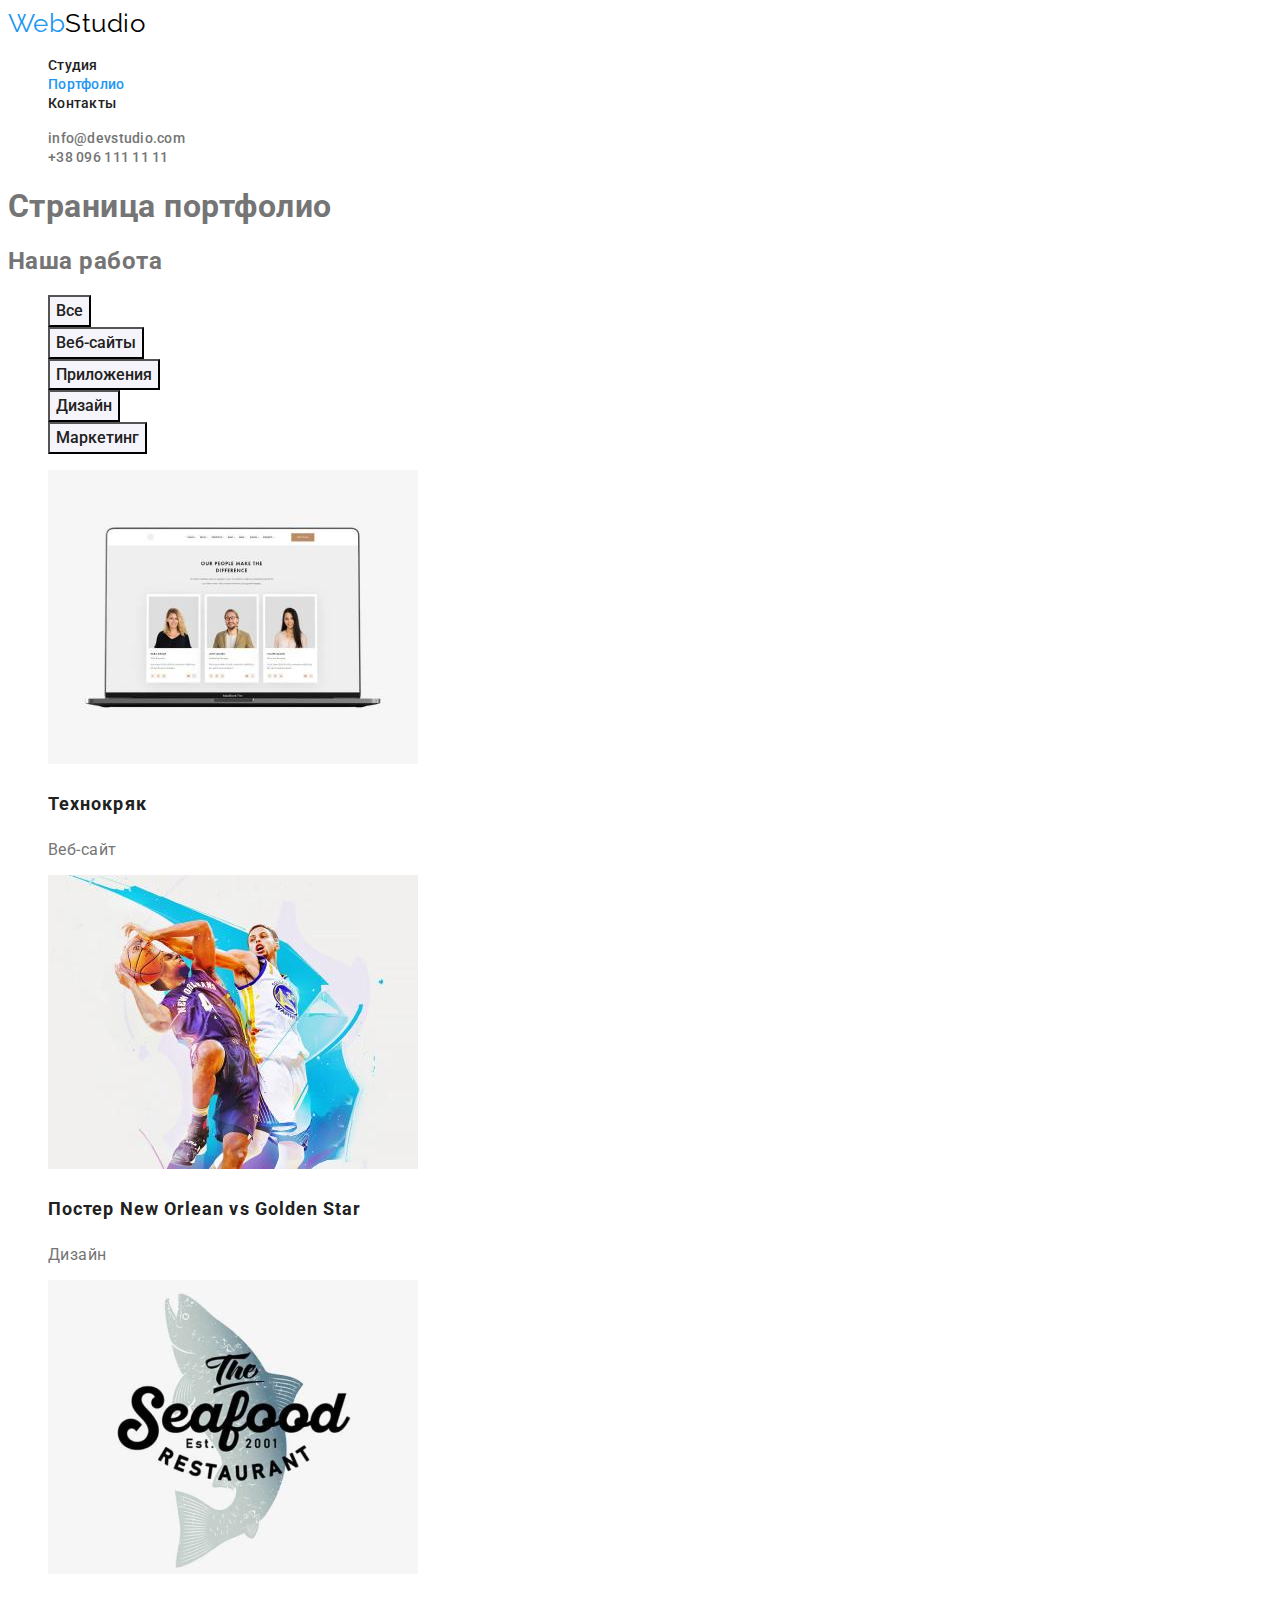
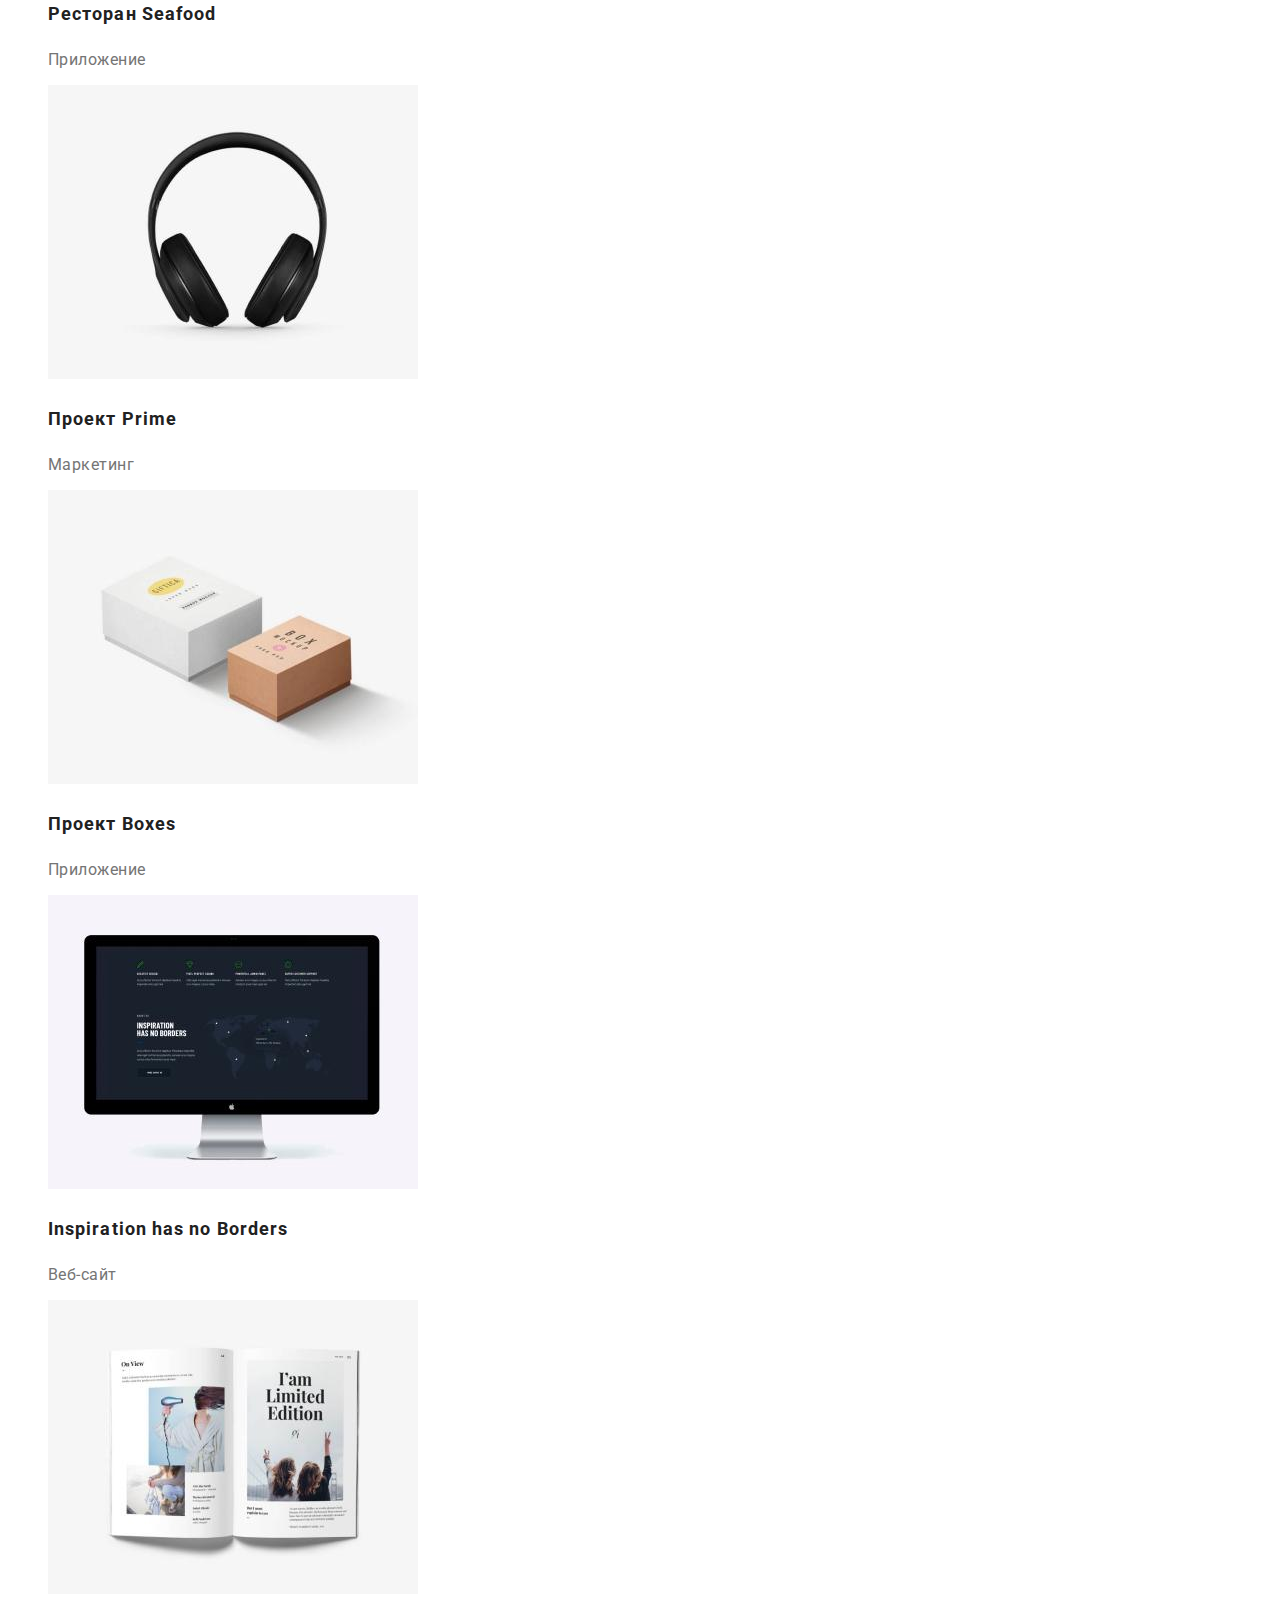
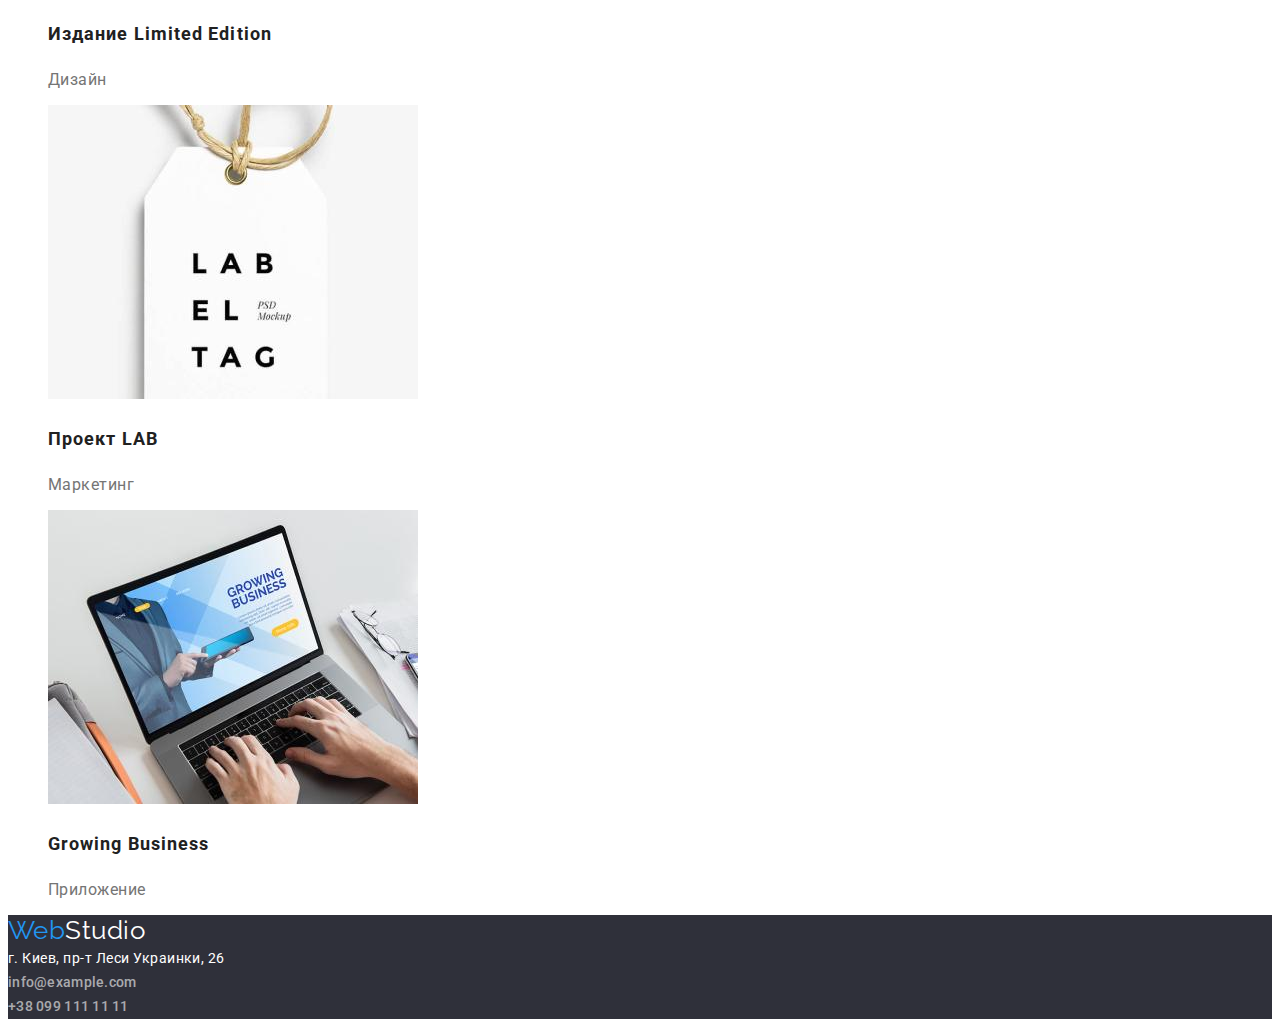
==== portfolio.html @ def4db8b "Clone last project" ====
<!DOCTYPE html>
<html lang="ru">
<head>
    <meta charset="UTF-8">
    <meta http-equiv="X-UA-Compatible" content="IE=edge">
    <meta name="viewport" content="width=device-width, initial-scale=1.0">
    <title>portfolio</title>
    <link href="https://fonts.googleapis.com/css2?family=Raleway:wght@700&family=Roboto:wght@400;500;700;900&display=swap"
        rel="stylesheet">
    <link rel="stylesheet" href="./css/styles.css">
</head>
<body>
    <!--header-->
    <header>
        <nav>
            <a href="./index.html" class="logo">Web<span class="logo-web-dark">Studio</span></a>
    
            <ul class="site-nav list">
                <li><a href="./index.html" class="link">Студия</a></li>
                <li><a href="./portfolio.html" class="link current">Портфолио</a></li>
                <li><a href="" class="link">Контакты</a></li>
            </ul>
    
        </nav>
        <ul class="contact-nav list">
            <li><a href="mailto:info@devstudio.com" class="contact-link">info@devstudio.com</a></li>
            <li><a href="tel:+380961111111" class="contact-link">+38 096 111 11 11</a></li>
        </ul>
    </header>

    <!--main-->
    <main>
        <h1>Страница портфолио</h1>
        <section>
            <h2>Наша работа</h2>
            <ul class="list">
                <li><button type="button" class="button portfolio-button">Все</button></li>
                <li><button type="button" class="button portfolio-button">Веб-сайты</button></li>
                <li><button type="button" class="button portfolio-button">Приложения</button></li>
                <li><button type="button" class="button portfolio-button">Дизайн</button></li>
                <li><button type="button" class="button portfolio-button">Маркетинг</button></li>
            </ul>
            <ul class="list">
                <li> <img src="./image/technokrack.jpg" alt="Картинка технокряк" width="370">
                    <h3 class="section-title portfolio-title">Технокряк</h3>
                    <p>Веб-сайт</p>
                </li>
                <li> <img src="./image/poster.jpg" alt="картинка постер" width="370">
                    <h3 class="section-title portfolio-title">Постер New Orlean vs Golden Star</h3>
                    <p>Дизайн</p>
                </li>
                 <li> <img src="./image/restaurant.jpg" alt="картинка постер ресторана" width="370">
                     <h3 class="section-title portfolio-title">Ресторан Seafood</h3>
                     <p>Приложение</p>
                 </li>
                <li> <img src="./image/headphones.jpg" alt="картинка наушники" width="370">
                    <h3 class="section-title portfolio-title">Проект Prime</h3>
                     <p>Маркетинг</p>
                 </li>
                <li> <img src="./image/projectbox.jpg" alt="картинка коробки" width="370">
                     <h3 class="section-title portfolio-title">Проект Boxes</h3>
                     <p>Приложение</p>
                 </li>
                <li> <img src="./image/monitor.jpg" alt="картинка монитор" width="370">
                    <h3 class="section-title portfolio-title">Inspiration has no Borders</h3>
                    <p>Веб-сайт</p>
                </li>
                <li> <img src="./image/book.jpg" alt="картинка открытая книга" width="370">
                    <h3 class="section-title portfolio-title">Издание Limited Edition</h3>
                    <p>Дизайн</p>
                </li>
                <li> <img src="./image/LAB.jpg" alt="картинка бирка" width="370">
                    <h3 class="section-title portfolio-title">Проект LAB</h3>
                    <p>Маркетинг</p>
                </li>
                <li> <img src="./image/notebook.jpg" alt="картинка ноутбук" width="370">
                    <h3 class="section-title portfolio-title">Growing Business</h3>
                     <p>Приложение</p>
                </li>

            </ul>
        </section>
    </main>
   
    <!--footer-->
    <footer class="footer-section">
        <a href="./index.html" class="logo">Web<span class="logo-web-light">Studio</span></a>
    
        <address class="address-footer contact-nav">
            <span class="address">г. Киев, пр-т Леси Украинки, 26 </span><br />
            <a href="mailto:info@example.com" class="contact-link">info@example.com</a> <br />
            <a href="tel:+380991111111" class="contact-link">+38 099 111 11 11</a>
    
        </address>
    </footer>
</body>
</html>
---- css/styles.css ----
/*
основной цвет текста #212121
вторичный цвет текста #757575
акцент #2196F3
белый #FFFFFF
белый с прозрачностью rgba(255, 255, 255, 0.6)
цвет фона вторичный #F5F4FA
темный цвет фона #2F303A
*/

:root {
  --primary-text-color: #757575;
  --title-text-color: #212121;
  --accent-color: #2196f3;
  --white-color: #ffffff;
  --white-opacity-color: rgba(255, 255, 255, 0.6);
  --secondary-background-color: #f5f4fa;
  --dark-backgroud-color: #2f303a;
  --black-color: #000000;
}

body {
  background-color: var(--white-color);
  color: var(--primary-text-color);

  font-family: Roboto, sans-serif;
  letter-spacing: 0.03em;
}

.list {
  list-style: none;
}

.link {
  color: inherit;
}

/*logo*/

.logo {
  color: var(--accent-color);
  font-family: Raleway, sans-serif;
  font-weight: 700px;
  font-size: 26px;
  line-height: 1.19;
  text-decoration: none;
}
.logo-web-dark {
  color: var(--black-color);
}
.logo-web-light {
  color: var(--white-color);
}

/*button*/

.button {
  color: var(--title-text-color);
  background-color: var(--secondary-background-color);
  font-weight: 700;
  font-size: 16px;
  line-height: 1.8;

  cursor: pointer;
}
.button.primary {
  color: var(--white-color);
  background-color: var(--accent-color);
}
.portfolio-button {
  font-family: Roboto;
  font-weight: 500;
  font-size: 16px;
  line-height: 1.62;
}

.portfolio-button:hover,
.portfolio-button:focus {
  color: var(--white-color);
  background-color: var(--accent-color);
}

/*site nav*/

.site-nav .link {
  color: var(--title-text-color);
  font-family: inherit;
  font-weight: 500;
  font-size: 14px;
  line-height: 1.14;
  letter-spacing: 0.02em;
  text-decoration: none;
}

.site-nav .link:hover,
.site-nav .link:focus {
  color: var(--accent-color);
}

.site-nav .link.current {
  color: var(--accent-color);
}

.contact-nav .contact-link {
  color: var(--primary-text-color);
  text-decoration: none;
  font-weight: 500;
  font-size: 14px;
  line-height: 1.14;
  letter-spacing: 0.02em;
}
.contact-nav .contact-link:hover,
.contact-nav .contact-link:focus {
  color: var(--accent-color);
}

/*hero*/

.hero {
  background-color: var(--dark-backgroud-color);
}
.title-hero {
  color: var(--white-color);
  font-weight: 900;
  font-size: 44px;
  line-height: 1.36;
  text-align: center;
  letter-spacing: 0.06em;
  text-transform: uppercase;
}

/*section*/

.section-title {
  color: var(--title-text-color);
  font-weight: 700px;
  font-size: 36px;
  line-height: 1.16;
}

.portfolio-title {
  font-size: 18px;
  line-height: 2;
  letter-spacing: 0.06em;
}

/*company ideal*/

.company-ideal .title {
  color: var(--title-text-color);

  font-weight: 700px;
  font-size: 14px;
  line-height: 1.14;
  text-transform: uppercase;
}
.company-ideal .text {
  font-size: 14px;
  line-height: 1.71;
}

/*our team section*/

.team-section {
  background-color: var(--secondary-background-color);
}

.team-list .title {
  color: var(--title-text-color);
  font-weight: 500;
  font-size: 16px;
  line-height: 1.18;
}

.team-list .text {
  font-size: 16px;
  line-height: 1.18;
}

/*footer*/

.footer-section {
  background-color: var(--dark-backgroud-color);
  font-size: 14px;
  line-height: 1.71;
}

.address-footer {
  color: var(--white-opacity-color);
  font-size: 14px;
  line-height: 1.71;
  font-style: normal;
}

.address-footer .contact-link {
  color: var(--white-opacity-color);
}
.address-footer .address {
  color: var(--white-color);
}
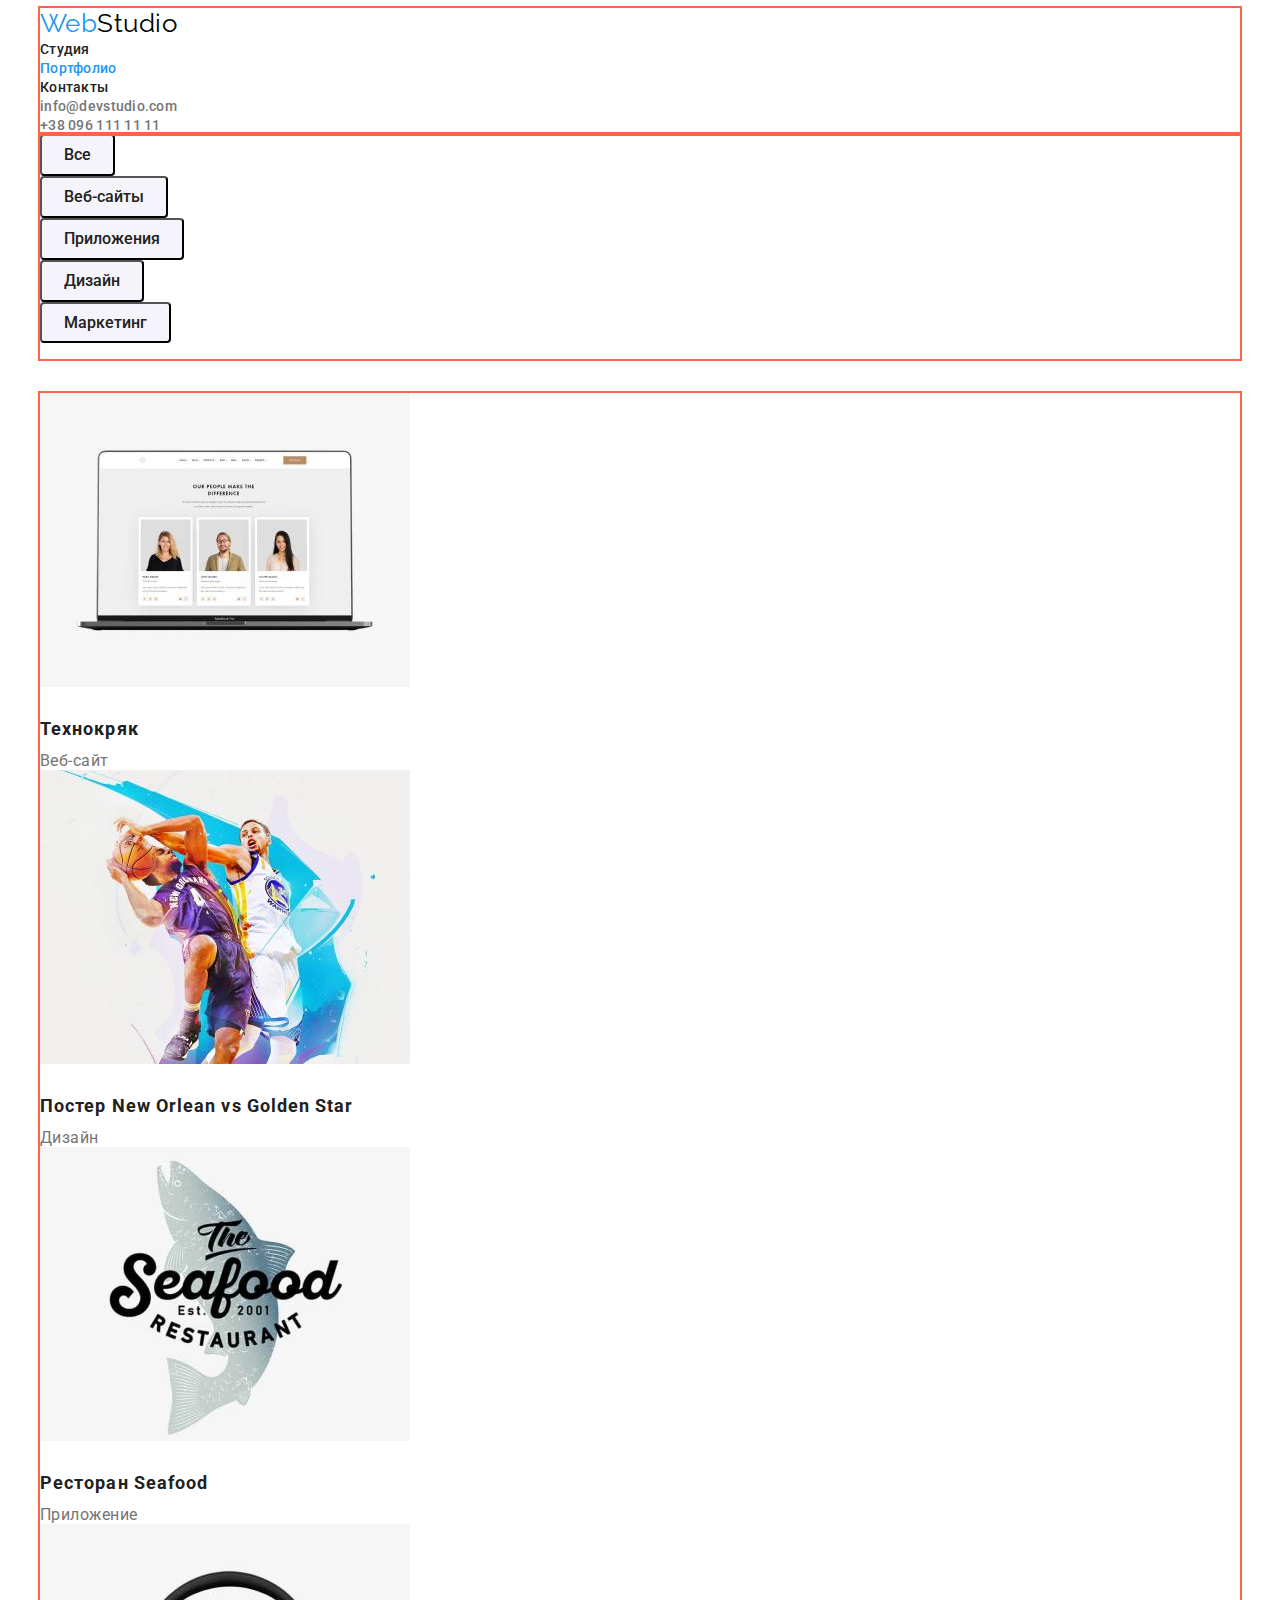
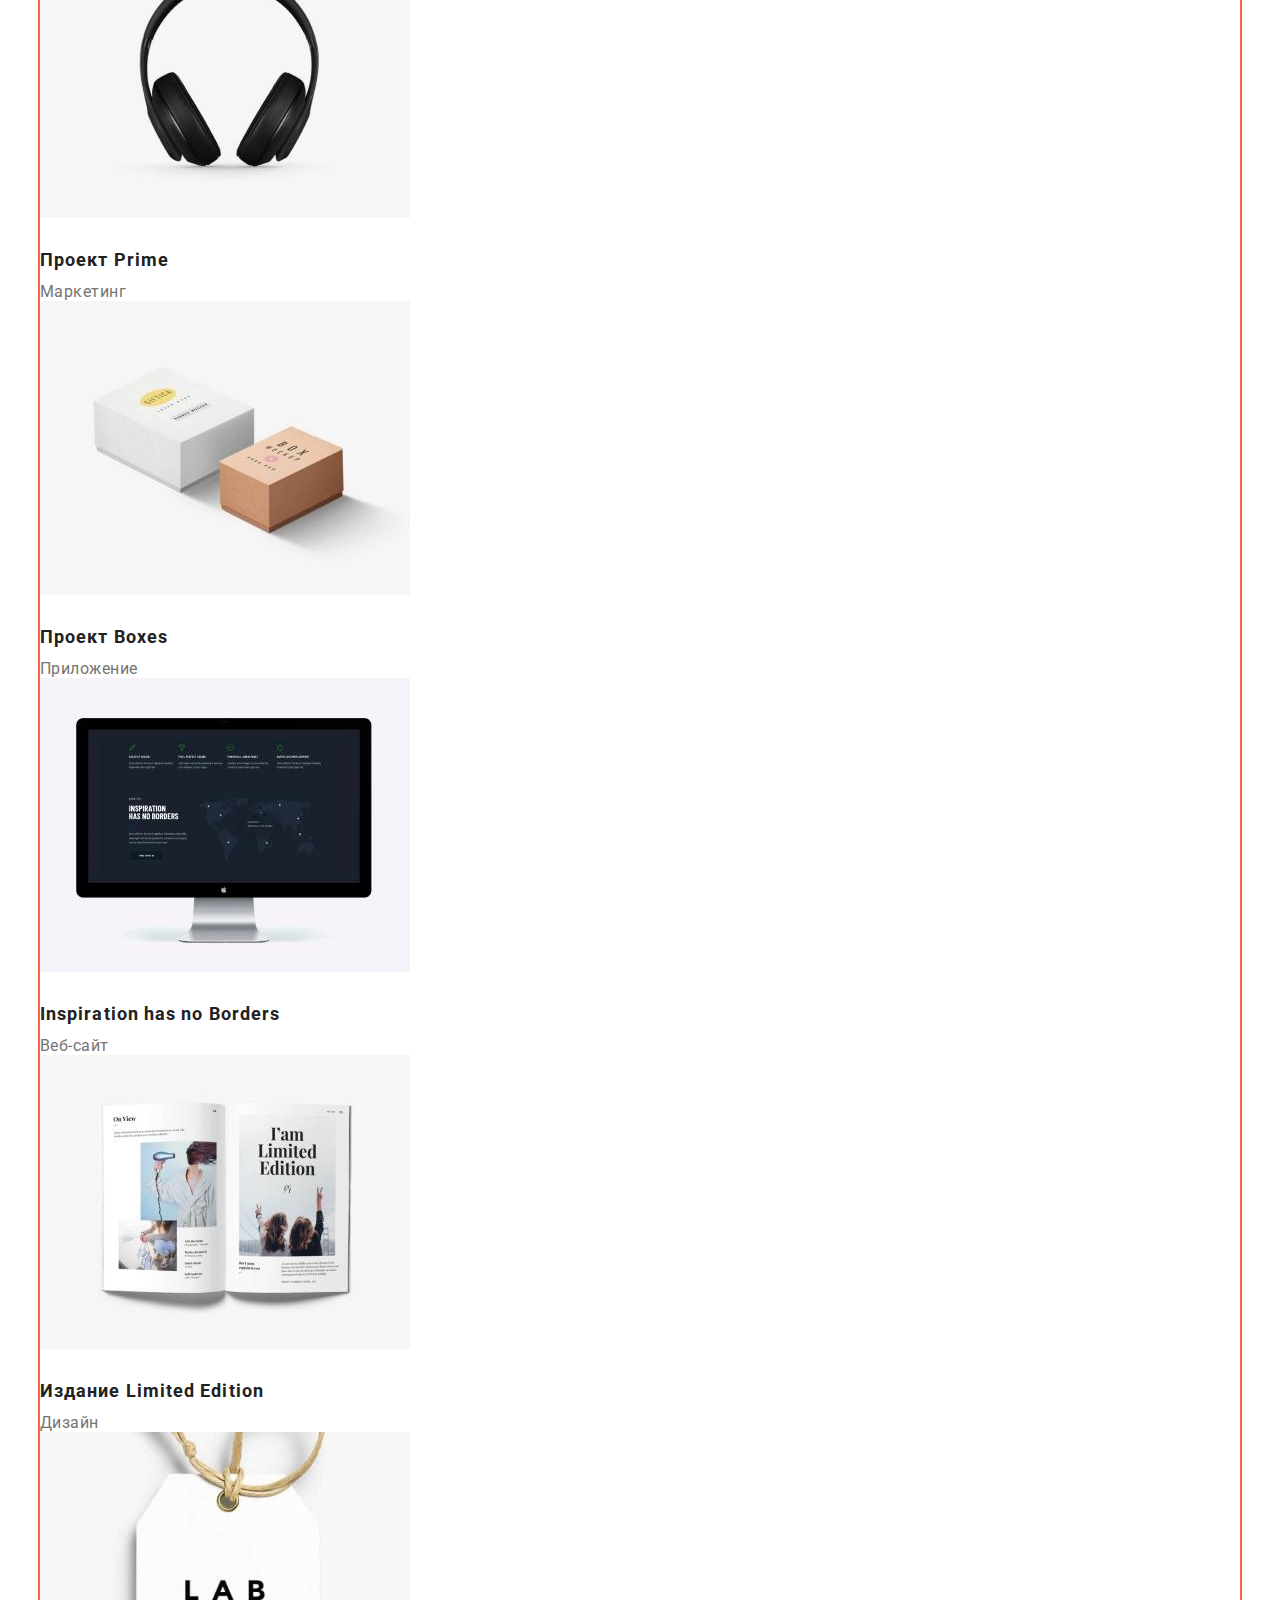
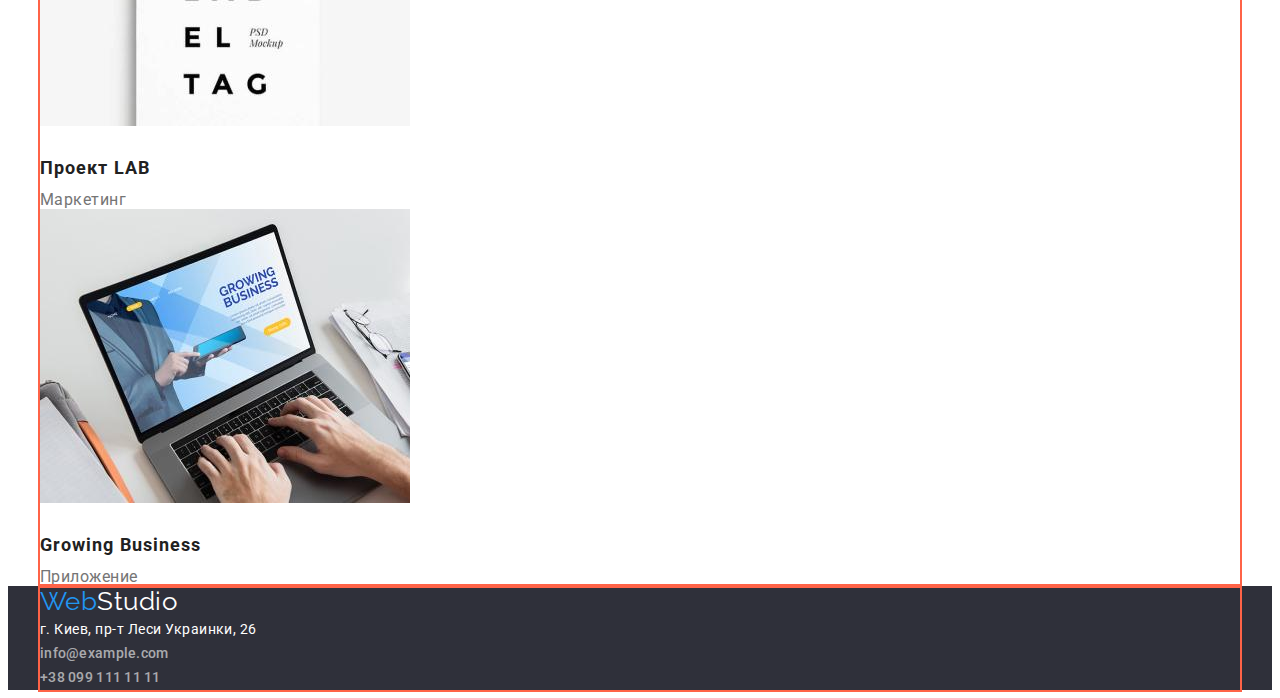
==== commit 4ec067c7: "Create margins and paddings" ====
--- a/portfolio.html
+++ b/portfolio.html
@@ -7,11 +7,13 @@
     <title>portfolio</title>
     <link href="https://fonts.googleapis.com/css2?family=Raleway:wght@700&family=Roboto:wght@400;500;700;900&display=swap"
         rel="stylesheet">
+        <link rel="stylesheet" href="https://github.com/sindresorhus/modern-normalize/blob/main/modern-normalize.css">
     <link rel="stylesheet" href="./css/styles.css">
 </head>
 <body>
     <!--header-->
     <header>
+        <div class="container border-bottom">
         <nav>
             <a href="./index.html" class="logo">Web<span class="logo-web-dark">Studio</span></a>
     
@@ -26,13 +28,16 @@
             <li><a href="mailto:info@devstudio.com" class="contact-link">info@devstudio.com</a></li>
             <li><a href="tel:+380961111111" class="contact-link">+38 096 111 11 11</a></li>
         </ul>
+        </div>
     </header>
 
     <!--main-->
     <main>
-        <h1>Страница портфолио</h1>
+        
+        <h1 class="hidden-title ">Страница портфолио</h1>
         <section>
-            <h2>Наша работа</h2>
+            <div class="container menu-portfolio">
+            <h2 class="hidden-title ">Наша работа</h2>
             <ul class="list">
                 <li><button type="button" class="button portfolio-button">Все</button></li>
                 <li><button type="button" class="button portfolio-button">Веб-сайты</button></li>
@@ -40,58 +45,63 @@
                 <li><button type="button" class="button portfolio-button">Дизайн</button></li>
                 <li><button type="button" class="button portfolio-button">Маркетинг</button></li>
             </ul>
+            </div>
+            <div class="container">
             <ul class="list">
                 <li> <img src="./image/technokrack.jpg" alt="Картинка технокряк" width="370">
                     <h3 class="section-title portfolio-title">Технокряк</h3>
-                    <p>Веб-сайт</p>
+                    <p class="portfolio-text">Веб-сайт</p>
                 </li>
                 <li> <img src="./image/poster.jpg" alt="картинка постер" width="370">
                     <h3 class="section-title portfolio-title">Постер New Orlean vs Golden Star</h3>
-                    <p>Дизайн</p>
+                    <p class="portfolio-text">Дизайн</p>
                 </li>
                  <li> <img src="./image/restaurant.jpg" alt="картинка постер ресторана" width="370">
                      <h3 class="section-title portfolio-title">Ресторан Seafood</h3>
-                     <p>Приложение</p>
+                     <p class="portfolio-text">Приложение</p>
                  </li>
                 <li> <img src="./image/headphones.jpg" alt="картинка наушники" width="370">
                     <h3 class="section-title portfolio-title">Проект Prime</h3>
-                     <p>Маркетинг</p>
+                     <p class="portfolio-text">Маркетинг</p>
                  </li>
                 <li> <img src="./image/projectbox.jpg" alt="картинка коробки" width="370">
                      <h3 class="section-title portfolio-title">Проект Boxes</h3>
-                     <p>Приложение</p>
+                     <p class="portfolio-text">Приложение</p>
                  </li>
                 <li> <img src="./image/monitor.jpg" alt="картинка монитор" width="370">
                     <h3 class="section-title portfolio-title">Inspiration has no Borders</h3>
-                    <p>Веб-сайт</p>
+                    <p class="portfolio-text">Веб-сайт</p>
                 </li>
                 <li> <img src="./image/book.jpg" alt="картинка открытая книга" width="370">
                     <h3 class="section-title portfolio-title">Издание Limited Edition</h3>
-                    <p>Дизайн</p>
+                    <p class="portfolio-text">Дизайн</p>
                 </li>
                 <li> <img src="./image/LAB.jpg" alt="картинка бирка" width="370">
                     <h3 class="section-title portfolio-title">Проект LAB</h3>
-                    <p>Маркетинг</p>
+                    <p class="portfolio-text">Маркетинг</p>
                 </li>
                 <li> <img src="./image/notebook.jpg" alt="картинка ноутбук" width="370">
                     <h3 class="section-title portfolio-title">Growing Business</h3>
-                     <p>Приложение</p>
+                     <p class="portfolio-text">Приложение</p>
                 </li>
 
             </ul>
+            </div>
         </section>
     </main>
    
     <!--footer-->
     <footer class="footer-section">
-        <a href="./index.html" class="logo">Web<span class="logo-web-light">Studio</span></a>
+        <div class="container">
+            <a href="./index.html" class="logo">Web<span class="logo-web-light">Studio</span></a>
     
-        <address class="address-footer contact-nav">
-            <span class="address">г. Киев, пр-т Леси Украинки, 26 </span><br />
-            <a href="mailto:info@example.com" class="contact-link">info@example.com</a> <br />
-            <a href="tel:+380991111111" class="contact-link">+38 099 111 11 11</a>
+            <address class="address-footer contact-nav">
+                <span class="address">г. Киев, пр-т Леси Украинки, 26 </span><br />
+                <a href="mailto:info@example.com" class="contact-link">info@example.com</a> <br />
+                <a href="tel:+380991111111" class="contact-link">+38 099 111 11 11</a>
     
-        </address>
+            </address>
+        </div>
     </footer>
 </body>
 </html>--- a/css/styles.css
+++ b/css/styles.css
@@ -27,7 +27,17 @@
   letter-spacing: 0.03em;
 }
 
+.container {
+  margin-left: auto;
+  margin-right: auto;
+  width: 1200px;
+  outline: 2px solid tomato;
+}
+
 .list {
+  padding: 0;
+  margin: 0;
+
   list-style: none;
 }
 
@@ -55,15 +65,24 @@
 /*button*/
 
 .button {
+  border-radius: 4px;
+  padding: 6px 22px;
+  min-width: 73px;
+
   color: var(--title-text-color);
   background-color: var(--secondary-background-color);
+
   font-weight: 700;
   font-size: 16px;
   line-height: 1.8;
+  text-align: center;
 
   cursor: pointer;
 }
 .button.primary {
+  padding: 10px 32px;
+  min-width: 200px;
+
   color: var(--white-color);
   background-color: var(--accent-color);
 }
@@ -114,12 +133,25 @@
   color: var(--accent-color);
 }
 
+.container .border-bottom {
+  border-bottom: 1px solid #ececec;
+}
+
 /*hero*/
 
 .hero {
+  padding-top: 200px;
+  padding-bottom: 200px;
   background-color: var(--dark-backgroud-color);
+  text-align: center;
 }
 .title-hero {
+  margin-top: 0;
+  margin-bottom: 30px;
+  margin-left: auto;
+  margin-right: auto;
+  max-width: 696px;
+
   color: var(--white-color);
   font-weight: 900;
   font-size: 44px;
@@ -127,11 +159,20 @@
   text-align: center;
   letter-spacing: 0.06em;
   text-transform: uppercase;
+
+  outline: 2px solid tomato;
 }
 
 /*section*/
 
+.hidden-title {
+  display: none;
+}
+
 .section-title {
+  margin-top: 0;
+  margin-bottom: 50px;
+
   color: var(--title-text-color);
   font-weight: 700px;
   font-size: 36px;
@@ -139,6 +180,8 @@
 }
 
 .portfolio-title {
+  margin-top: 20px;
+  margin-bottom: 4px;
   font-size: 18px;
   line-height: 2;
   letter-spacing: 0.06em;
@@ -148,6 +191,8 @@
 
 .company-ideal .title {
   color: var(--title-text-color);
+  margin-top: 0;
+  margin-bottom: 10px;
 
   font-weight: 700px;
   font-size: 14px;
@@ -155,6 +200,7 @@
   text-transform: uppercase;
 }
 .company-ideal .text {
+  margin: 0;
   font-size: 14px;
   line-height: 1.71;
 }
@@ -166,6 +212,9 @@
 }
 
 .team-list .title {
+  margin-top: 0;
+  margin-bottom: 30px;
+
   color: var(--title-text-color);
   font-weight: 500;
   font-size: 16px;
@@ -173,8 +222,24 @@
 }
 
 .team-list .text {
+  margin: 0;
+
   font-size: 16px;
   line-height: 1.18;
+}
+
+.team-list .cards {
+  padding-bottom: 30px;
+}
+
+/*portfolio section*/
+.menu-portfolio {
+  margin-bottom: 34px;
+  padding-bottom: 16px;
+}
+
+.portfolio-text {
+  margin: 0;
 }
 
 /*footer*/
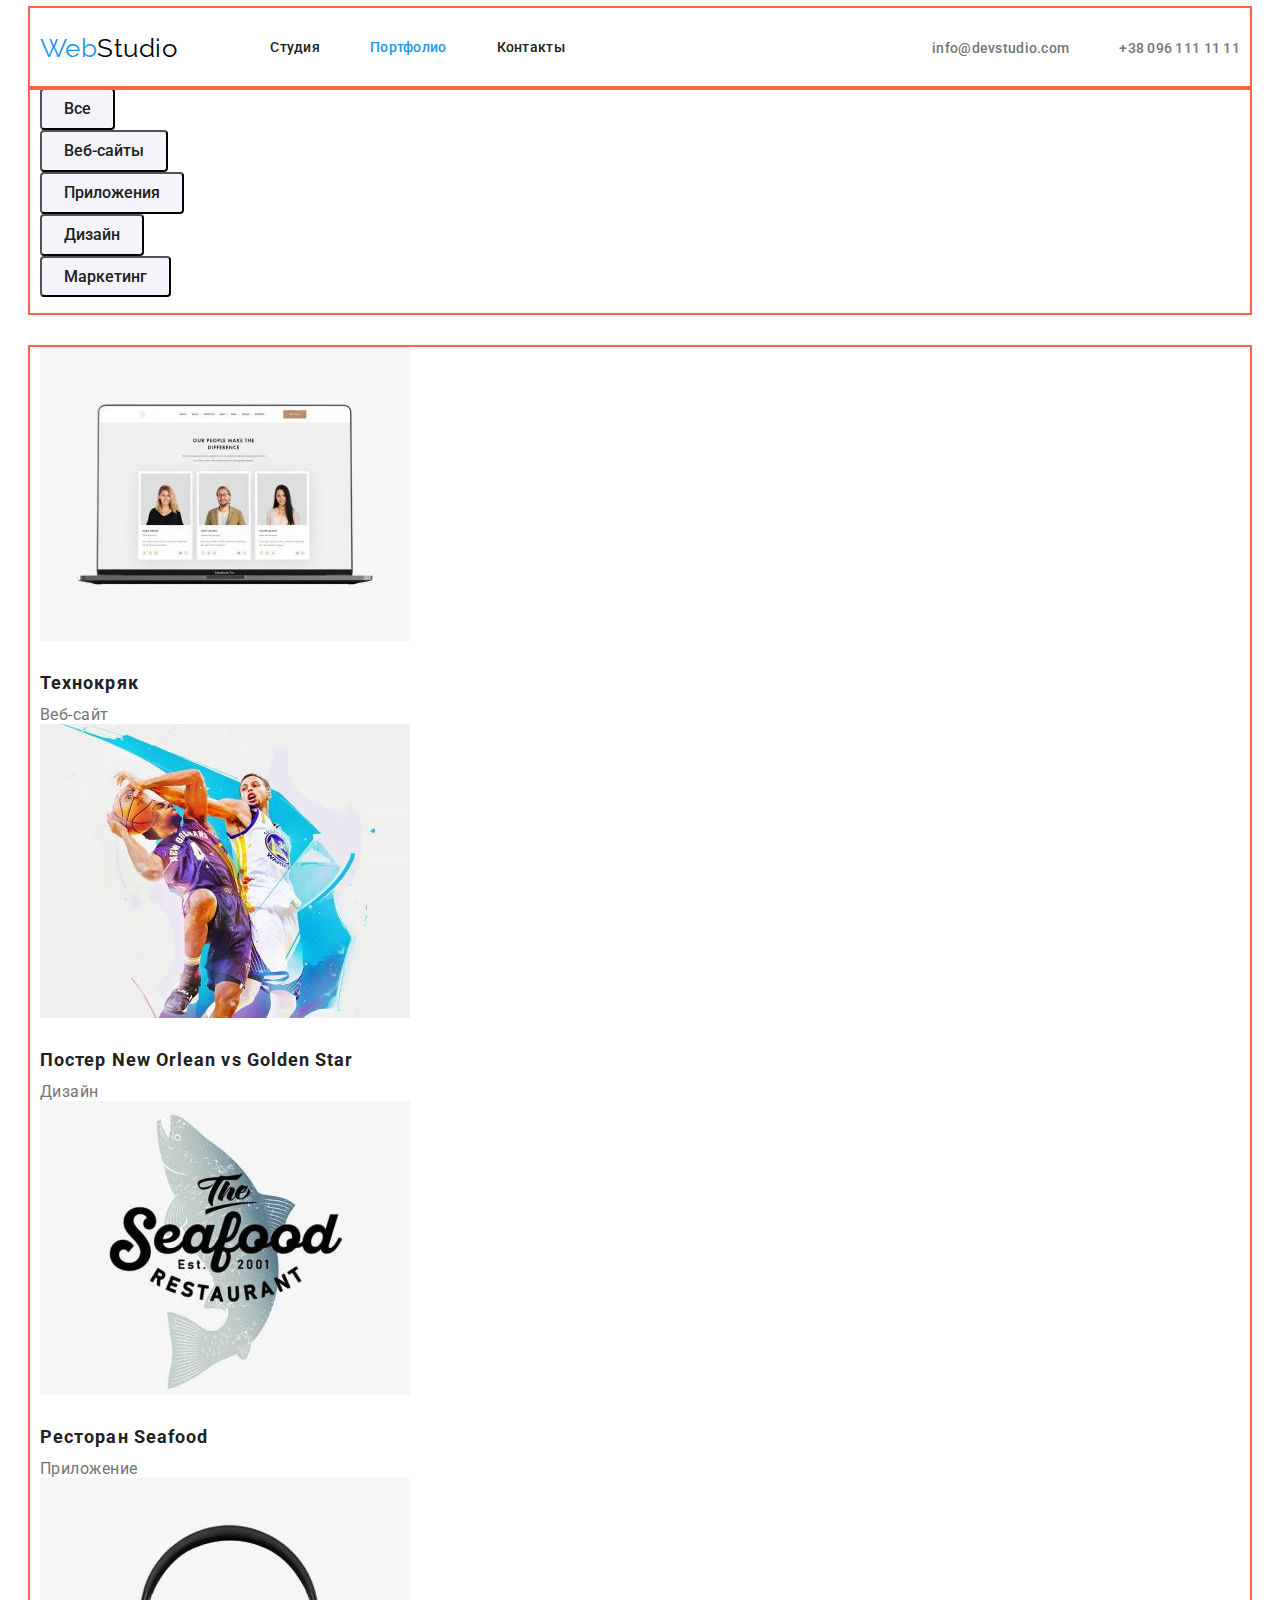
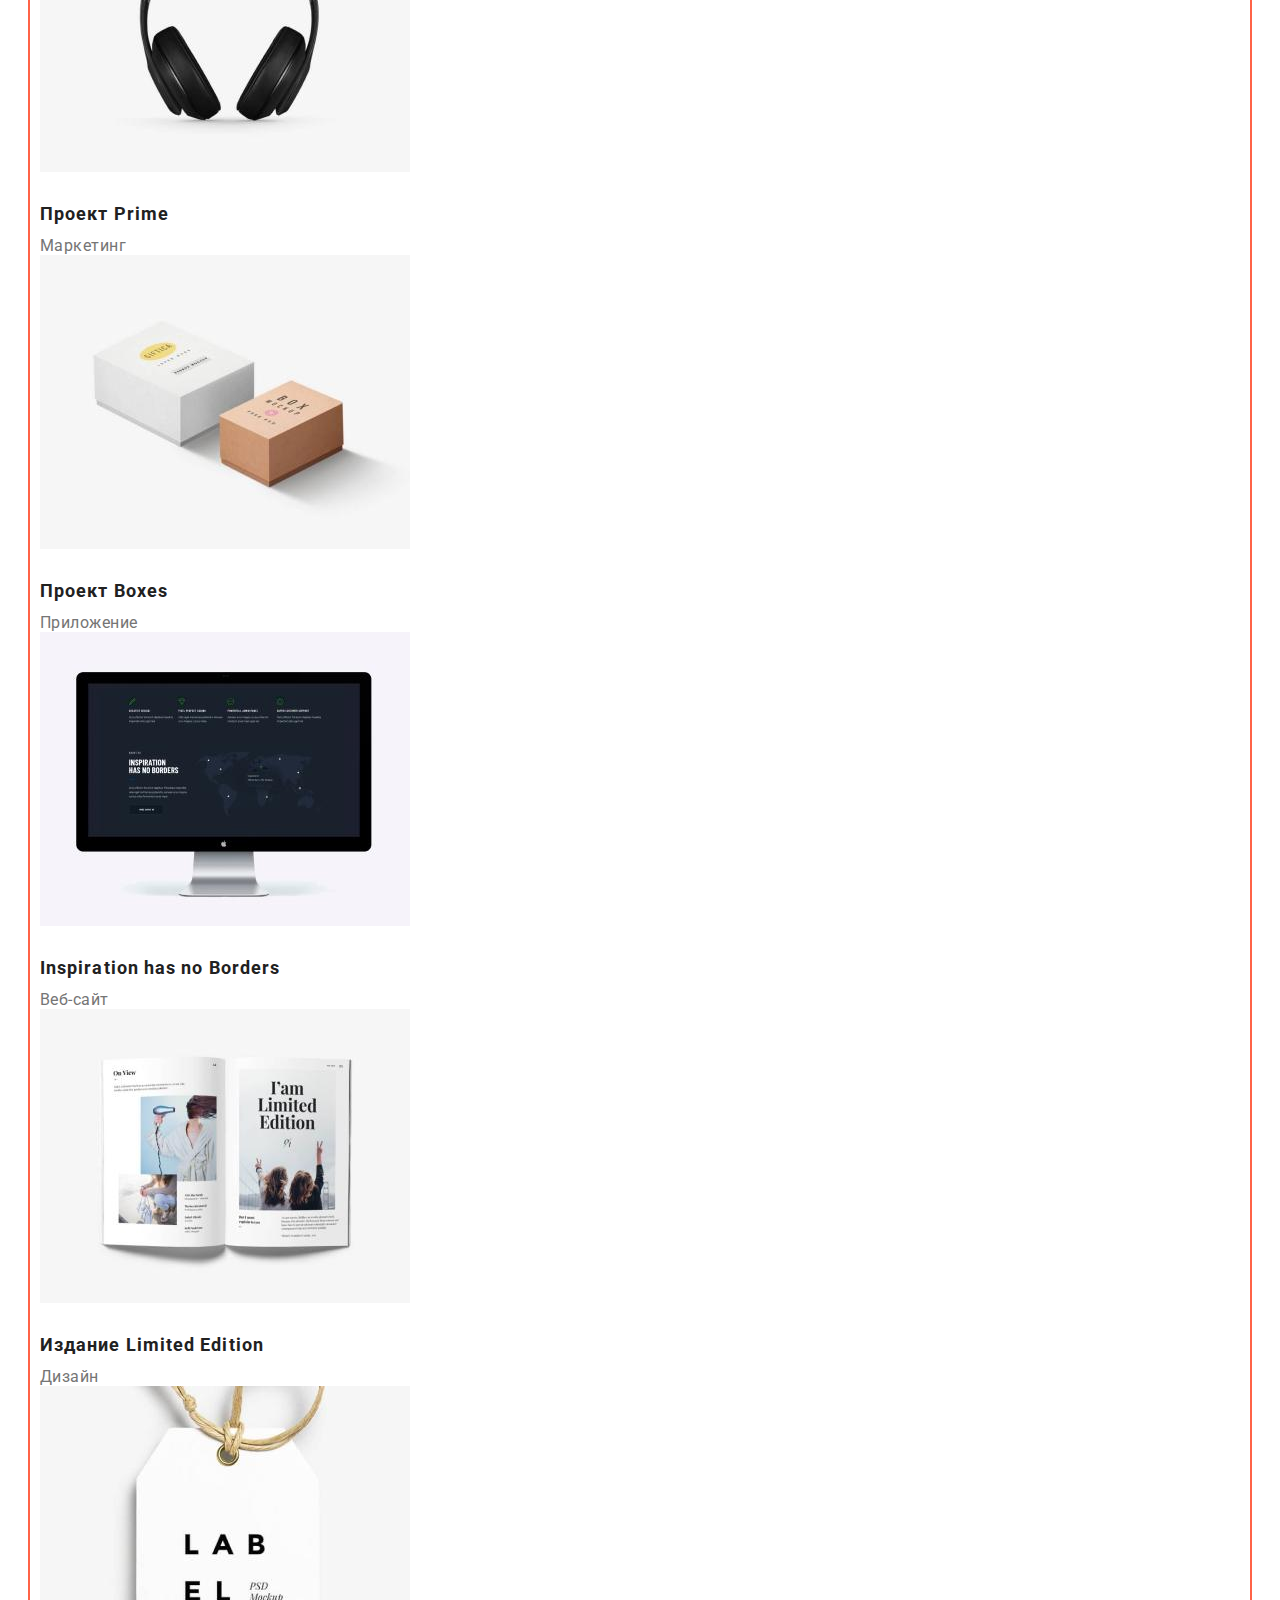
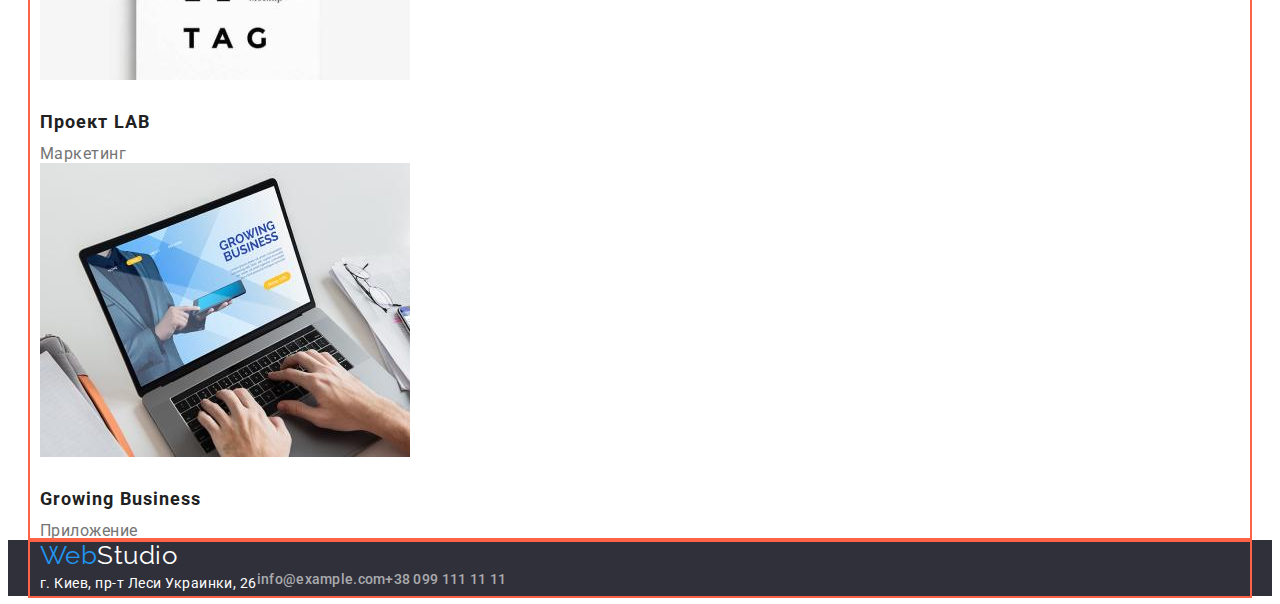
==== commit 30f1412e: "Create flex-box style for header" ====
--- a/portfolio.html
+++ b/portfolio.html
@@ -13,22 +13,21 @@
 <body>
     <!--header-->
     <header>
-        <div class="container border-bottom">
-        <nav>
-            <a href="./index.html" class="logo">Web<span class="logo-web-dark">Studio</span></a>
+        <div class="container main-nav">
+            <nav class="main-nav">
+                <a href="./index.html" class="logo">Web<span class="logo-web-dark">Studio</span></a>
+                <ul class="site-nav list">
+                    <li class="site-item"><a href="./index.html" class="link ">Студия</a></li>
+                    <li class="site-item"><a href="./portfolio.html" class="link current">Портфолио</a></li>
+                    <li class="site-item"><a href="" class="link">Контакты</a></li>
+                </ul>
+            </nav>
+            <ul class="contact-nav list">
+                <li class="site-item"><a href="mailto:info@devstudio.com" class="contact-link">info@devstudio.com</a></li>
+                <li class="site-item"><a href="tel:+380961111111" class="contact-link">+38 096 111 11 11</a></li>
+            </ul>
+        </div>
     
-            <ul class="site-nav list">
-                <li><a href="./index.html" class="link">Студия</a></li>
-                <li><a href="./portfolio.html" class="link current">Портфолио</a></li>
-                <li><a href="" class="link">Контакты</a></li>
-            </ul>
-    
-        </nav>
-        <ul class="contact-nav list">
-            <li><a href="mailto:info@devstudio.com" class="contact-link">info@devstudio.com</a></li>
-            <li><a href="tel:+380961111111" class="contact-link">+38 096 111 11 11</a></li>
-        </ul>
-        </div>
     </header>
 
     <!--main-->
--- a/css/styles.css
+++ b/css/styles.css
@@ -31,6 +31,9 @@
   margin-left: auto;
   margin-right: auto;
   width: 1200px;
+  padding-left: 10px;
+  padding-right: 10px;
+
   outline: 2px solid tomato;
 }
 
@@ -43,6 +46,17 @@
 
 .link {
   color: inherit;
+}
+
+/*section*/
+
+.hidden-title {
+  display: none;
+}
+
+.section {
+  padding-top: 94px;
+  padding-bottom: 94px;
 }
 
 /*logo*/
@@ -99,9 +113,29 @@
   background-color: var(--accent-color);
 }
 
+/*main-nav*/
+
+.main-nav {
+  display: flex;
+  align-items: center;
+}
+
 /*site nav*/
 
+.site-nav {
+  display: flex;
+  margin-left: 93px;
+}
+
+.site-nav .site-item:not(:last-child) {
+  margin-right: 50px;
+}
+
 .site-nav .link {
+  display: block;
+  padding-top: 32px;
+  padding-bottom: 32px;
+
   color: var(--title-text-color);
   font-family: inherit;
   font-weight: 500;
@@ -120,7 +154,19 @@
   color: var(--accent-color);
 }
 
+/*contact nav*/
+
+.contact-nav {
+  display: flex;
+  margin-left: auto;
+}
+
+.contact-nav .site-item + .site-item {
+  margin-left: 50px;
+}
+
 .contact-nav .contact-link {
+  margin: 0;
   color: var(--primary-text-color);
   text-decoration: none;
   font-weight: 500;
@@ -163,12 +209,6 @@
   outline: 2px solid tomato;
 }
 
-/*section*/
-
-.hidden-title {
-  display: none;
-}
-
 .section-title {
   margin-top: 0;
   margin-bottom: 50px;
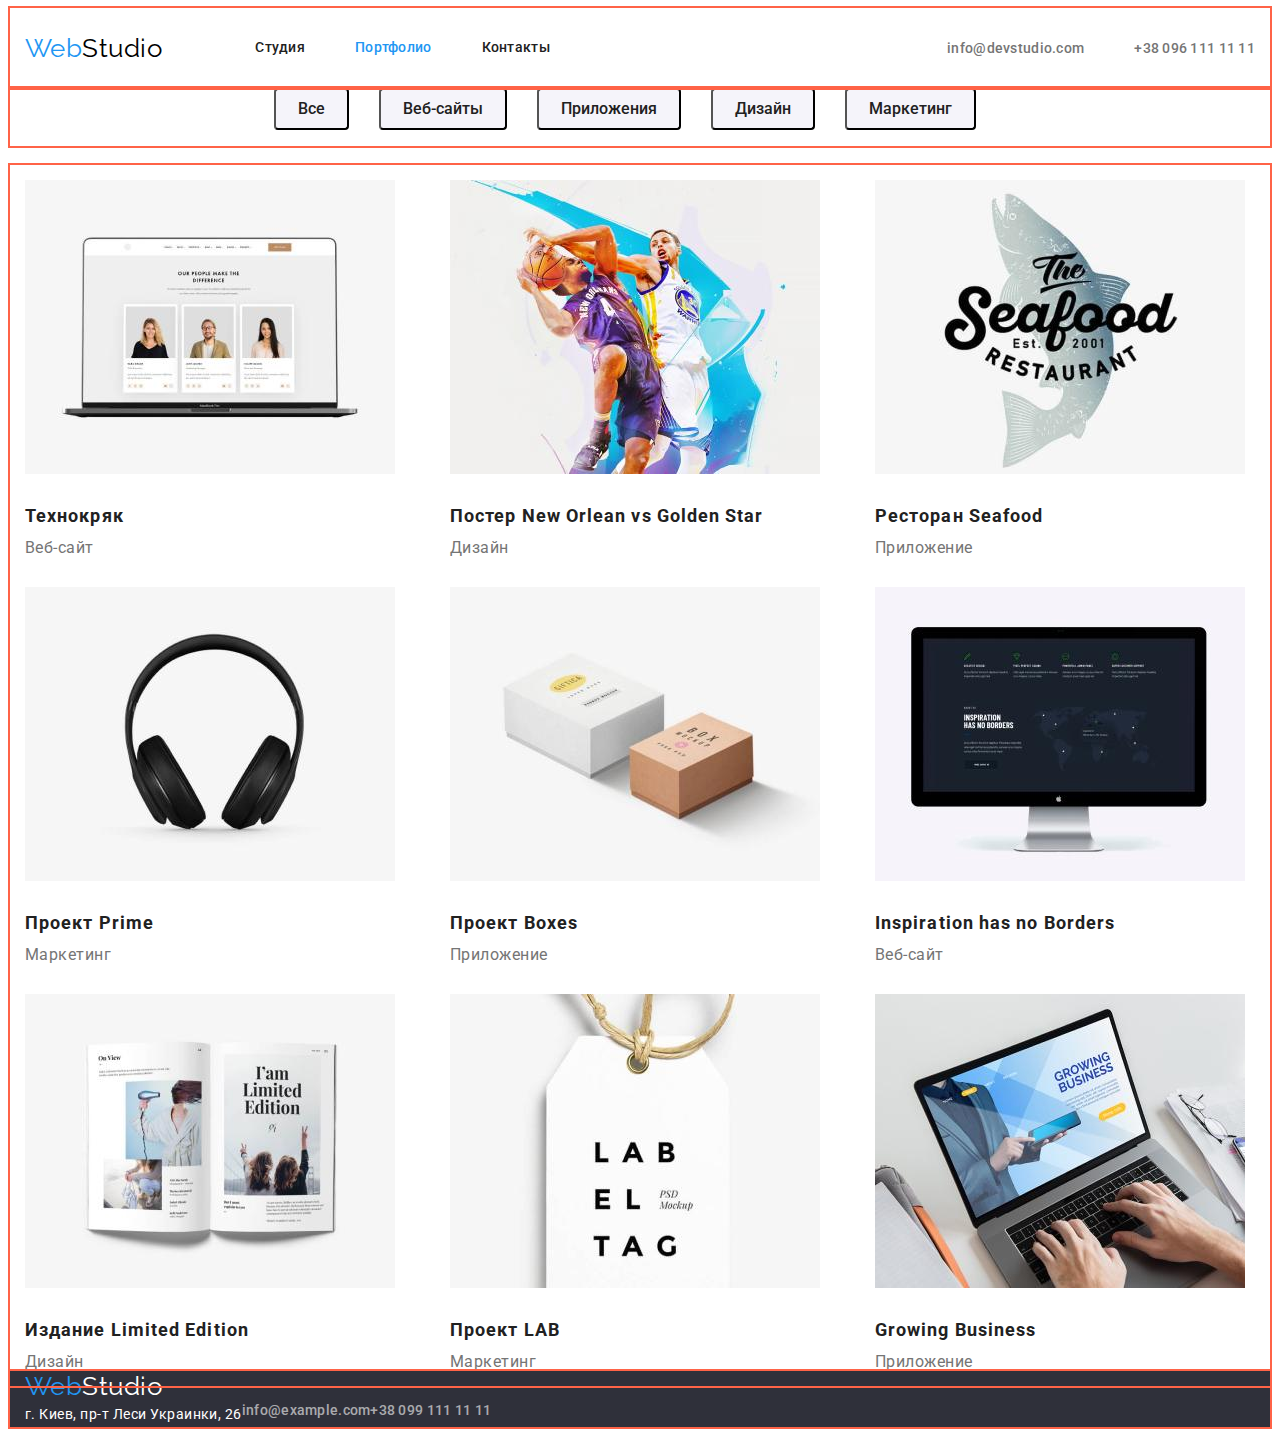
==== commit e90fe9a1: "create flex for portfolio page" ====
--- a/portfolio.html
+++ b/portfolio.html
@@ -37,7 +37,7 @@
         <section>
             <div class="container menu-portfolio">
             <h2 class="hidden-title ">Наша работа</h2>
-            <ul class="list">
+            <ul class="list portfolio-btn">
                 <li><button type="button" class="button portfolio-button">Все</button></li>
                 <li><button type="button" class="button portfolio-button">Веб-сайты</button></li>
                 <li><button type="button" class="button portfolio-button">Приложения</button></li>
@@ -46,40 +46,40 @@
             </ul>
             </div>
             <div class="container">
-            <ul class="list">
-                <li> <img src="./image/technokrack.jpg" alt="Картинка технокряк" width="370">
+            <ul class="list portfolio-list">
+                <li class="portfolio-element"> <img src="./image/technokrack.jpg" alt="Картинка технокряк" width="370">
                     <h3 class="section-title portfolio-title">Технокряк</h3>
                     <p class="portfolio-text">Веб-сайт</p>
                 </li>
-                <li> <img src="./image/poster.jpg" alt="картинка постер" width="370">
+                <li class="portfolio-element"> <img src="./image/poster.jpg" alt="картинка постер" width="370">
                     <h3 class="section-title portfolio-title">Постер New Orlean vs Golden Star</h3>
                     <p class="portfolio-text">Дизайн</p>
                 </li>
-                 <li> <img src="./image/restaurant.jpg" alt="картинка постер ресторана" width="370">
+                 <li class="portfolio-element"> <img src="./image/restaurant.jpg" alt="картинка постер ресторана" width="370">
                      <h3 class="section-title portfolio-title">Ресторан Seafood</h3>
                      <p class="portfolio-text">Приложение</p>
                  </li>
-                <li> <img src="./image/headphones.jpg" alt="картинка наушники" width="370">
+                <li class="portfolio-element"> <img src="./image/headphones.jpg" alt="картинка наушники" width="370">
                     <h3 class="section-title portfolio-title">Проект Prime</h3>
                      <p class="portfolio-text">Маркетинг</p>
                  </li>
-                <li> <img src="./image/projectbox.jpg" alt="картинка коробки" width="370">
+                <li class="portfolio-element"> <img src="./image/projectbox.jpg" alt="картинка коробки" width="370">
                      <h3 class="section-title portfolio-title">Проект Boxes</h3>
                      <p class="portfolio-text">Приложение</p>
                  </li>
-                <li> <img src="./image/monitor.jpg" alt="картинка монитор" width="370">
+                <li class="portfolio-element"> <img src="./image/monitor.jpg" alt="картинка монитор" width="370">
                     <h3 class="section-title portfolio-title">Inspiration has no Borders</h3>
                     <p class="portfolio-text">Веб-сайт</p>
                 </li>
-                <li> <img src="./image/book.jpg" alt="картинка открытая книга" width="370">
+                <li class="portfolio-element"> <img src="./image/book.jpg" alt="картинка открытая книга" width="370">
                     <h3 class="section-title portfolio-title">Издание Limited Edition</h3>
                     <p class="portfolio-text">Дизайн</p>
                 </li>
-                <li> <img src="./image/LAB.jpg" alt="картинка бирка" width="370">
+                <li class="portfolio-element"> <img src="./image/LAB.jpg" alt="картинка бирка" width="370">
                     <h3 class="section-title portfolio-title">Проект LAB</h3>
                     <p class="portfolio-text">Маркетинг</p>
                 </li>
-                <li> <img src="./image/notebook.jpg" alt="картинка ноутбук" width="370">
+                <li class="portfolio-element"> <img src="./image/notebook.jpg" alt="картинка ноутбук" width="370">
                     <h3 class="section-title portfolio-title">Growing Business</h3>
                      <p class="portfolio-text">Приложение</p>
                 </li>
--- a/css/styles.css
+++ b/css/styles.css
@@ -28,11 +28,11 @@
 }
 
 .container {
+  width: 1230px;
+  padding-left: 15px;
+  padding-right: 15px;
   margin-left: auto;
   margin-right: auto;
-  width: 1200px;
-  padding-left: 10px;
-  padding-right: 10px;
 
   outline: 2px solid tomato;
 }
@@ -228,6 +228,14 @@
 }
 
 /*company ideal*/
+.company-ideal {
+  display: flex;
+  justify-content: space-around;
+}
+
+.company-ideal .company-item {
+  width: 270px;
+}
 
 .company-ideal .title {
   color: var(--title-text-color);
@@ -270,6 +278,19 @@
 
 .team-list .cards {
   padding-bottom: 30px;
+}
+/*portfolion btn*/
+.portfolio-btn {
+  display: flex;
+  justify-content: center;
+  align-items: center;
+}
+
+.portfolio-btn .portfolio-button {
+  margin-right: 30px;
+}
+.portfolio-button:not(:last-child) {
+  margin-right: 0;
 }
 
 /*portfolio section*/
@@ -282,6 +303,18 @@
   margin: 0;
 }
 
+.portfolio-list {
+  display: flex;
+  flex-wrap: wrap;
+  justify-content: space-between;
+  margin: -15px;
+}
+
+.portfolio-element {
+  width: 380px;
+  margin: 15px;
+}
+
 /*footer*/
 
 .footer-section {
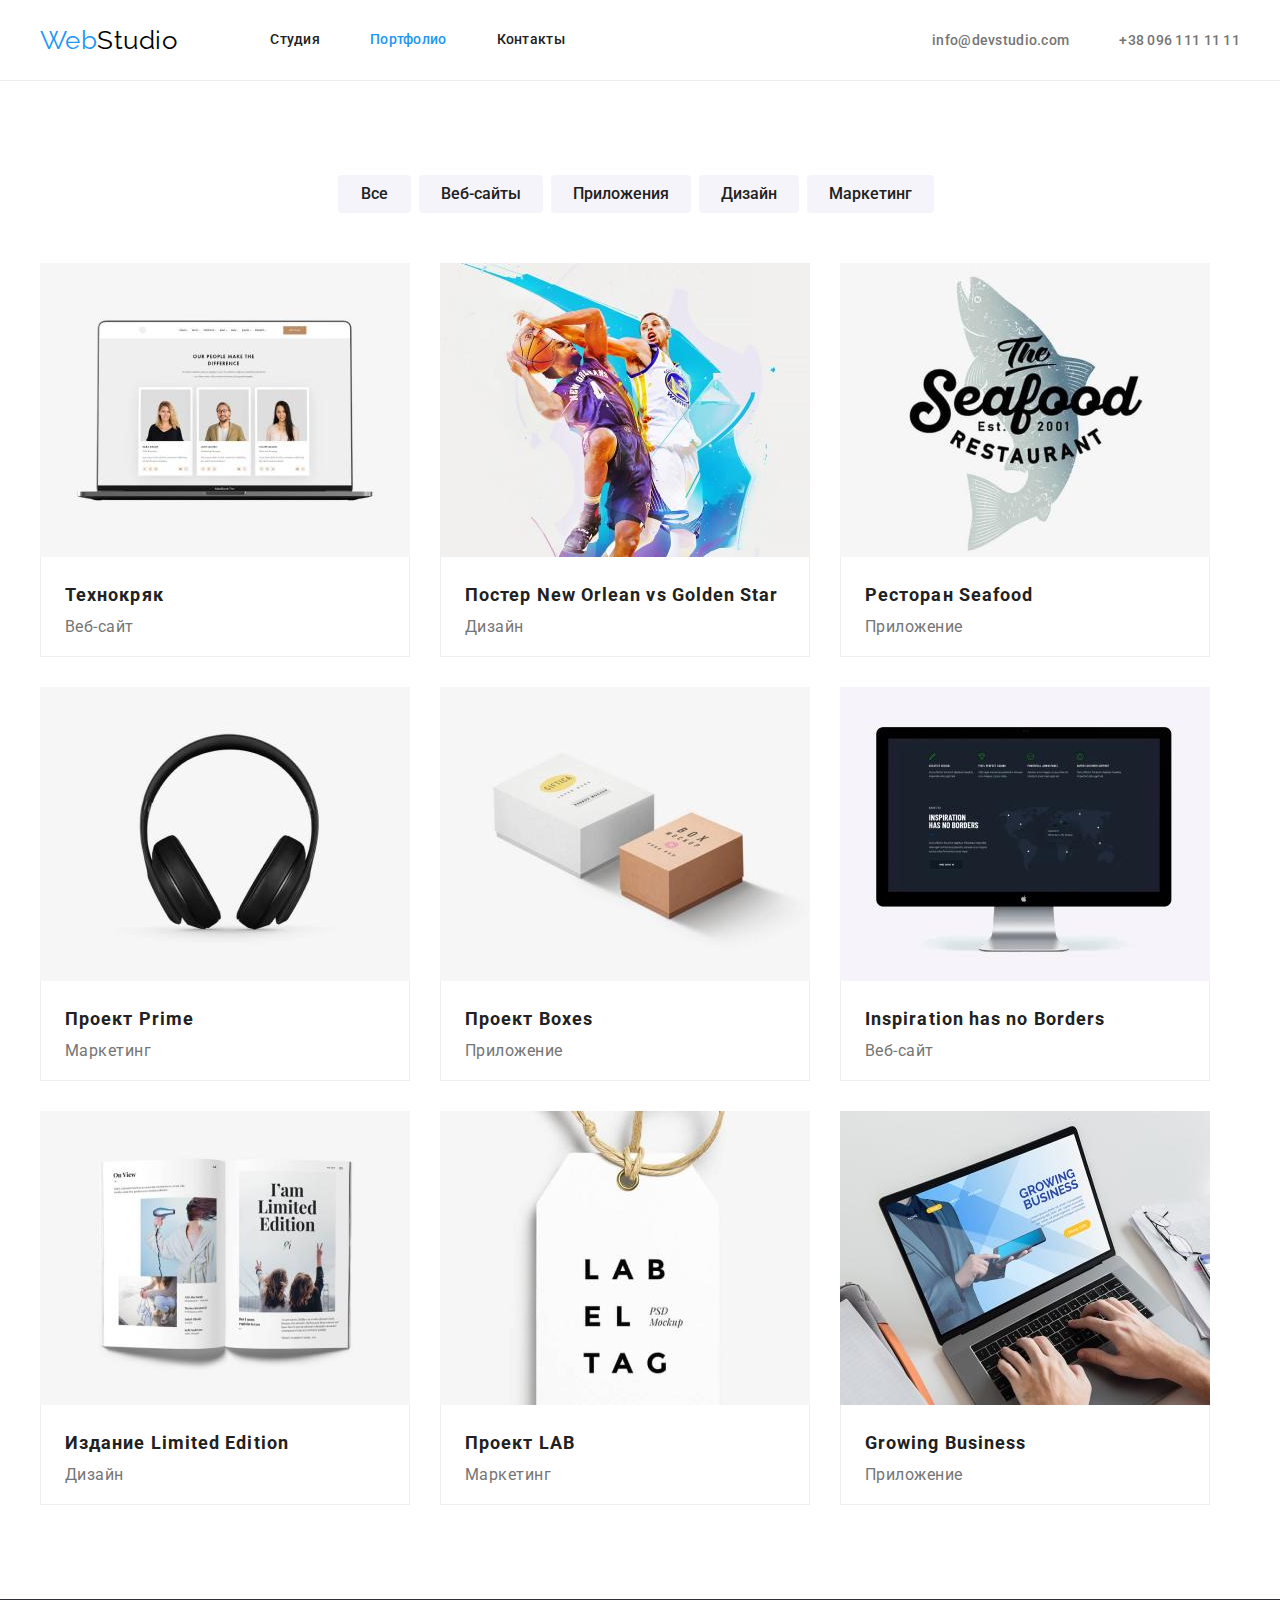
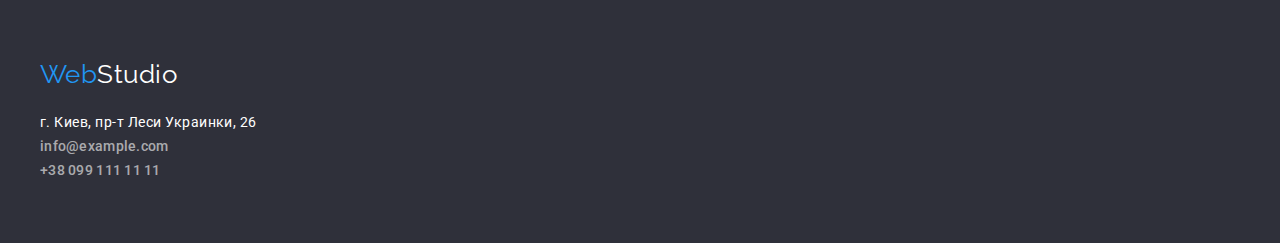
==== commit 04bb07c0: "Add all flex and geometry" ====
--- a/portfolio.html
+++ b/portfolio.html
@@ -12,7 +12,7 @@
 </head>
 <body>
     <!--header-->
-    <header>
+    <header class="border-bottom">
         <div class="container main-nav">
             <nav class="main-nav">
                 <a href="./index.html" class="logo">Web<span class="logo-web-dark">Studio</span></a>
@@ -34,7 +34,7 @@
     <main>
         
         <h1 class="hidden-title ">Страница портфолио</h1>
-        <section>
+        <section class="section">
             <div class="container menu-portfolio">
             <h2 class="hidden-title ">Наша работа</h2>
             <ul class="list portfolio-btn">
@@ -47,43 +47,69 @@
             </div>
             <div class="container">
             <ul class="list portfolio-list">
-                <li class="portfolio-element"> <img src="./image/technokrack.jpg" alt="Картинка технокряк" width="370">
-                    <h3 class="section-title portfolio-title">Технокряк</h3>
-                    <p class="portfolio-text">Веб-сайт</p>
+                <li class="portfolio-element">
+                    <img class="portfolio-img" src="./image/technokrack.jpg" alt="Картинка технокряк" width="370">
+                    <div class="portfolio-card">
+                        <h3 class="section-title portfolio-title">Технокряк</h3>
+                        <p class="portfolio-text">Веб-сайт</p>
+                    </div>
                 </li>
-                <li class="portfolio-element"> <img src="./image/poster.jpg" alt="картинка постер" width="370">
-                    <h3 class="section-title portfolio-title">Постер New Orlean vs Golden Star</h3>
-                    <p class="portfolio-text">Дизайн</p>
+                <li class="portfolio-element">
+                    <img class="portfolio-img" src="./image/poster.jpg" alt="картинка постер" width="370">
+                    <div class="portfolio-card">
+                        <h3 class="section-title portfolio-title">Постер New Orlean vs Golden Star</h3>
+                        <p class="portfolio-text">Дизайн</p>
+                    </div>
                 </li>
-                 <li class="portfolio-element"> <img src="./image/restaurant.jpg" alt="картинка постер ресторана" width="370">
-                     <h3 class="section-title portfolio-title">Ресторан Seafood</h3>
-                     <p class="portfolio-text">Приложение</p>
+                 <li class="portfolio-element">
+                    <img class="portfolio-img" src="./image/restaurant.jpg" alt="картинка постер ресторана" width="370">
+                    <div class="portfolio-card">
+                        <h3 class="section-title portfolio-title">Ресторан Seafood</h3>
+                        <p class="portfolio-text">Приложение</p>
+                     </div>
                  </li>
-                <li class="portfolio-element"> <img src="./image/headphones.jpg" alt="картинка наушники" width="370">
-                    <h3 class="section-title portfolio-title">Проект Prime</h3>
-                     <p class="portfolio-text">Маркетинг</p>
+                <li class="portfolio-element">
+                    <img class="portfolio-img" src="./image/headphones.jpg" alt="картинка наушники" width="370">
+                    <div class="portfolio-card">
+                        <h3 class="section-title portfolio-title">Проект Prime</h3>
+                        <p class="portfolio-text">Маркетинг</p>
+                    </div>
                  </li>
-                <li class="portfolio-element"> <img src="./image/projectbox.jpg" alt="картинка коробки" width="370">
-                     <h3 class="section-title portfolio-title">Проект Boxes</h3>
-                     <p class="portfolio-text">Приложение</p>
+                <li class="portfolio-element">
+                    <img class="portfolio-img" src="./image/projectbox.jpg" alt="картинка коробки" width="370">
+                    <div class="portfolio-card">
+                        <h3 class="section-title portfolio-title">Проект Boxes</h3>
+                        <p class="portfolio-text">Приложение</p>
+                    </div>
                  </li>
-                <li class="portfolio-element"> <img src="./image/monitor.jpg" alt="картинка монитор" width="370">
-                    <h3 class="section-title portfolio-title">Inspiration has no Borders</h3>
-                    <p class="portfolio-text">Веб-сайт</p>
+                <li class="portfolio-element">
+                    <img class="portfolio-img" src="./image/monitor.jpg" alt="картинка монитор" width="370">
+                    <div class="portfolio-card">
+                        <h3 class="section-title portfolio-title">Inspiration has no Borders</h3>
+                        <p class="portfolio-text">Веб-сайт</p>
+                    </div>
                 </li>
-                <li class="portfolio-element"> <img src="./image/book.jpg" alt="картинка открытая книга" width="370">
-                    <h3 class="section-title portfolio-title">Издание Limited Edition</h3>
-                    <p class="portfolio-text">Дизайн</p>
+                <li class="portfolio-element">
+                    <img class="portfolio-img" src="./image/book.jpg" alt="картинка открытая книга" width="370">
+                    <div class="portfolio-card">
+                        <h3 class="section-title portfolio-title">Издание Limited Edition</h3>
+                        <p class="portfolio-text">Дизайн</p>
+                    </div>
                 </li>
-                <li class="portfolio-element"> <img src="./image/LAB.jpg" alt="картинка бирка" width="370">
-                    <h3 class="section-title portfolio-title">Проект LAB</h3>
-                    <p class="portfolio-text">Маркетинг</p>
+                <li class="portfolio-element">
+                    <img class="portfolio-img" src="./image/LAB.jpg" alt="картинка бирка" width="370">
+                    <div class="portfolio-card">
+                        <h3 class="section-title portfolio-title">Проект LAB</h3>
+                        <p class="portfolio-text">Маркетинг</p>
+                    </div>
                 </li>
-                <li class="portfolio-element"> <img src="./image/notebook.jpg" alt="картинка ноутбук" width="370">
-                    <h3 class="section-title portfolio-title">Growing Business</h3>
-                     <p class="portfolio-text">Приложение</p>
+                <li class="portfolio-element">
+                    <img class="portfolio-img" src="./image/notebook.jpg" alt="картинка ноутбук" width="370">
+                    <div class="portfolio-card">
+                        <h3 class="section-title portfolio-title">Growing Business</h3>
+                        <p class="portfolio-text">Приложение</p>
+                    </div>
                 </li>
-
             </ul>
             </div>
         </section>
--- a/css/styles.css
+++ b/css/styles.css
@@ -20,6 +20,7 @@
 }
 
 body {
+  margin: 0;
   background-color: var(--white-color);
   color: var(--primary-text-color);
 
@@ -28,13 +29,11 @@
 }
 
 .container {
-  width: 1230px;
+  width: 1200px;
   padding-left: 15px;
   padding-right: 15px;
   margin-left: auto;
   margin-right: auto;
-
-  outline: 2px solid tomato;
 }
 
 .list {
@@ -156,7 +155,7 @@
 
 /*contact nav*/
 
-.contact-nav {
+.main-nav .contact-nav {
   display: flex;
   margin-left: auto;
 }
@@ -179,7 +178,7 @@
   color: var(--accent-color);
 }
 
-.container .border-bottom {
+.border-bottom {
   border-bottom: 1px solid #ececec;
 }
 
@@ -205,8 +204,6 @@
   text-align: center;
   letter-spacing: 0.06em;
   text-transform: uppercase;
-
-  outline: 2px solid tomato;
 }
 
 .section-title {
@@ -220,7 +217,6 @@
 }
 
 .portfolio-title {
-  margin-top: 20px;
   margin-bottom: 4px;
   font-size: 18px;
   line-height: 2;
@@ -228,6 +224,7 @@
 }
 
 /*company ideal*/
+
 .company-ideal {
   display: flex;
   justify-content: space-around;
@@ -247,10 +244,22 @@
   line-height: 1.14;
   text-transform: uppercase;
 }
+
 .company-ideal .text {
   margin: 0;
   font-size: 14px;
   line-height: 1.71;
+}
+
+/*our work section*/
+
+.our-work {
+  display: flex;
+  justify-content: space-between;
+}
+
+.our-work-title {
+  text-align: center;
 }
 
 /*our team section*/
@@ -259,9 +268,19 @@
   background-color: var(--secondary-background-color);
 }
 
+.team-list {
+  display: flex;
+  justify-content: space-between;
+}
+
+.team-title {
+  text-align: center;
+}
+
 .team-list .title {
-  margin-top: 0;
-  margin-bottom: 30px;
+  margin-top: 30px;
+  margin-bottom: 10px;
+  text-align: center;
 
   color: var(--title-text-color);
   font-weight: 500;
@@ -274,12 +293,15 @@
 
   font-size: 16px;
   line-height: 1.18;
+  text-align: center;
 }
 
 .team-list .cards {
   padding-bottom: 30px;
 }
+
 /*portfolion btn*/
+
 .portfolio-btn {
   display: flex;
   justify-content: center;
@@ -287,18 +309,31 @@
 }
 
 .portfolio-btn .portfolio-button {
-  margin-right: 30px;
+  margin-right: 8px;
+  border: none;
 }
 .portfolio-button:not(:last-child) {
   margin-right: 0;
 }
 
 /*portfolio section*/
+
 .menu-portfolio {
   margin-bottom: 34px;
   padding-bottom: 16px;
 }
 
+.portfolio-img {
+  display: block;
+}
+
+.portfolio-card {
+  padding: 20px 24px;
+  border-left: 1px solid #eeeeee;
+  border-right: 1px solid #eeeeee;
+  border-bottom: 1px solid #eeeeee;
+}
+
 .portfolio-text {
   margin: 0;
 }
@@ -306,24 +341,25 @@
 .portfolio-list {
   display: flex;
   flex-wrap: wrap;
-  justify-content: space-between;
   margin: -15px;
 }
 
 .portfolio-element {
-  width: 380px;
+  width: 370px;
   margin: 15px;
 }
 
 /*footer*/
 
 .footer-section {
+  padding: 60px 0 60px 0;
   background-color: var(--dark-backgroud-color);
   font-size: 14px;
   line-height: 1.71;
 }
 
 .address-footer {
+  margin-top: 20px;
   color: var(--white-opacity-color);
   font-size: 14px;
   line-height: 1.71;
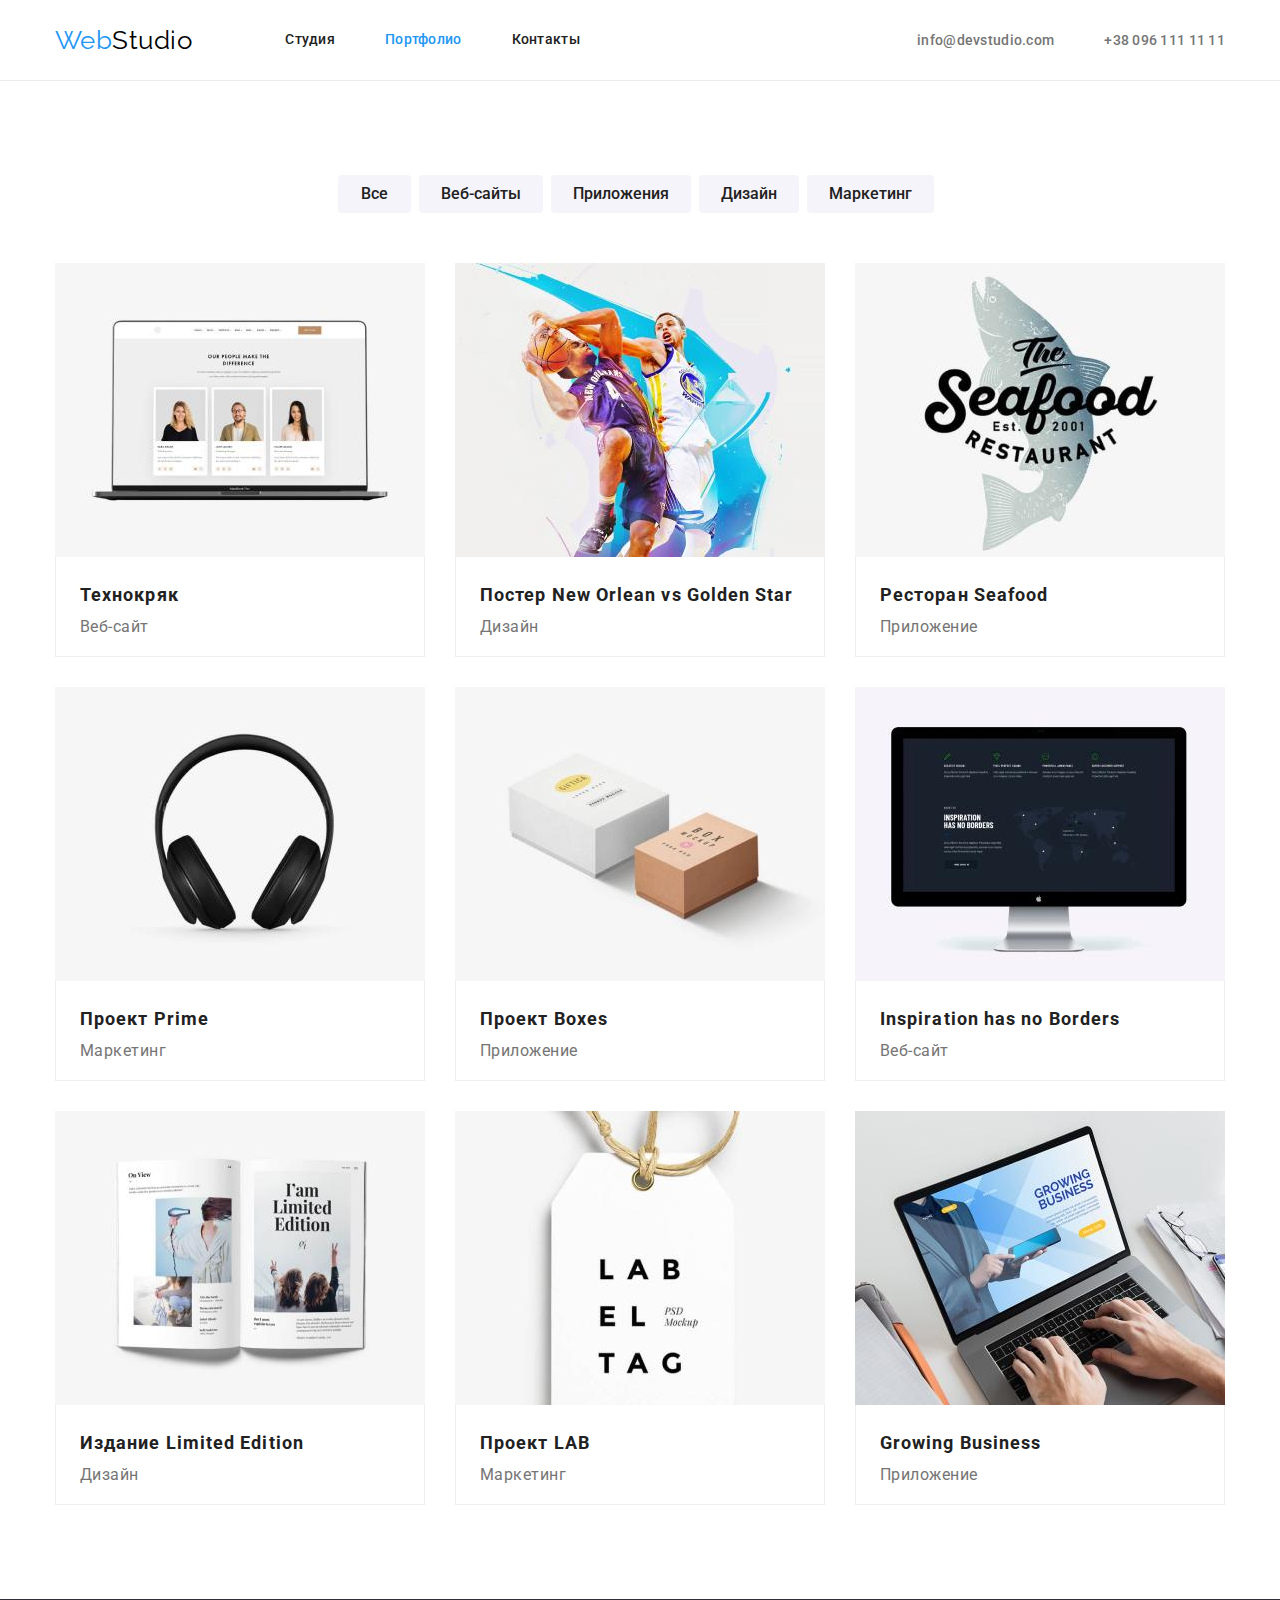
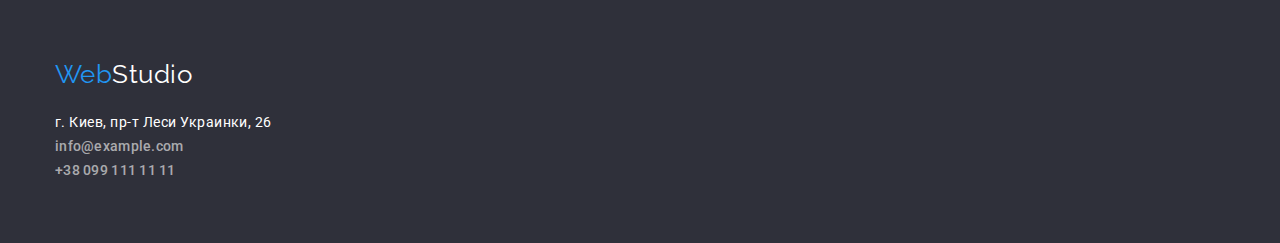
==== commit d0fe2519: "fix container size and portfolio grid" ====
--- a/portfolio.html
+++ b/portfolio.html
@@ -36,81 +36,81 @@
         <h1 class="hidden-title ">Страница портфолио</h1>
         <section class="section">
             <div class="container menu-portfolio">
-            <h2 class="hidden-title ">Наша работа</h2>
-            <ul class="list portfolio-btn">
-                <li><button type="button" class="button portfolio-button">Все</button></li>
-                <li><button type="button" class="button portfolio-button">Веб-сайты</button></li>
-                <li><button type="button" class="button portfolio-button">Приложения</button></li>
-                <li><button type="button" class="button portfolio-button">Дизайн</button></li>
-                <li><button type="button" class="button portfolio-button">Маркетинг</button></li>
-            </ul>
+                <h2 class="hidden-title ">Наша работа</h2>
+                <ul class="list portfolio-btn">
+                    <li><button type="button" class="button portfolio-button">Все</button></li>
+                    <li><button type="button" class="button portfolio-button">Веб-сайты</button></li>
+                    <li><button type="button" class="button portfolio-button">Приложения</button></li>
+                    <li><button type="button" class="button portfolio-button">Дизайн</button></li>
+                    <li><button type="button" class="button portfolio-button">Маркетинг</button></li>
+                </ul>
             </div>
             <div class="container">
-            <ul class="list portfolio-list">
-                <li class="portfolio-element">
-                    <img class="portfolio-img" src="./image/technokrack.jpg" alt="Картинка технокряк" width="370">
-                    <div class="portfolio-card">
-                        <h3 class="section-title portfolio-title">Технокряк</h3>
-                        <p class="portfolio-text">Веб-сайт</p>
-                    </div>
-                </li>
-                <li class="portfolio-element">
-                    <img class="portfolio-img" src="./image/poster.jpg" alt="картинка постер" width="370">
-                    <div class="portfolio-card">
-                        <h3 class="section-title portfolio-title">Постер New Orlean vs Golden Star</h3>
-                        <p class="portfolio-text">Дизайн</p>
-                    </div>
-                </li>
-                 <li class="portfolio-element">
-                    <img class="portfolio-img" src="./image/restaurant.jpg" alt="картинка постер ресторана" width="370">
-                    <div class="portfolio-card">
-                        <h3 class="section-title portfolio-title">Ресторан Seafood</h3>
-                        <p class="portfolio-text">Приложение</p>
-                     </div>
-                 </li>
-                <li class="portfolio-element">
-                    <img class="portfolio-img" src="./image/headphones.jpg" alt="картинка наушники" width="370">
-                    <div class="portfolio-card">
-                        <h3 class="section-title portfolio-title">Проект Prime</h3>
-                        <p class="portfolio-text">Маркетинг</p>
-                    </div>
-                 </li>
-                <li class="portfolio-element">
-                    <img class="portfolio-img" src="./image/projectbox.jpg" alt="картинка коробки" width="370">
-                    <div class="portfolio-card">
-                        <h3 class="section-title portfolio-title">Проект Boxes</h3>
-                        <p class="portfolio-text">Приложение</p>
-                    </div>
-                 </li>
-                <li class="portfolio-element">
-                    <img class="portfolio-img" src="./image/monitor.jpg" alt="картинка монитор" width="370">
-                    <div class="portfolio-card">
-                        <h3 class="section-title portfolio-title">Inspiration has no Borders</h3>
-                        <p class="portfolio-text">Веб-сайт</p>
-                    </div>
-                </li>
-                <li class="portfolio-element">
-                    <img class="portfolio-img" src="./image/book.jpg" alt="картинка открытая книга" width="370">
-                    <div class="portfolio-card">
-                        <h3 class="section-title portfolio-title">Издание Limited Edition</h3>
-                        <p class="portfolio-text">Дизайн</p>
-                    </div>
-                </li>
-                <li class="portfolio-element">
-                    <img class="portfolio-img" src="./image/LAB.jpg" alt="картинка бирка" width="370">
-                    <div class="portfolio-card">
-                        <h3 class="section-title portfolio-title">Проект LAB</h3>
-                        <p class="portfolio-text">Маркетинг</p>
-                    </div>
-                </li>
-                <li class="portfolio-element">
-                    <img class="portfolio-img" src="./image/notebook.jpg" alt="картинка ноутбук" width="370">
-                    <div class="portfolio-card">
-                        <h3 class="section-title portfolio-title">Growing Business</h3>
-                        <p class="portfolio-text">Приложение</p>
-                    </div>
-                </li>
-            </ul>
+                <ul class="list portfolio-list">
+                    <li class="portfolio-element">
+                        <img class="portfolio-img" src="./image/technokrack.jpg" alt="Картинка технокряк" width="370">
+                        <div class="portfolio-card">
+                            <h3 class="section-title portfolio-title">Технокряк</h3>
+                            <p class="portfolio-text">Веб-сайт</p>
+                        </div>
+                    </li>
+                    <li class="portfolio-element">
+                        <img class="portfolio-img" src="./image/poster.jpg" alt="картинка постер" width="370">
+                        <div class="portfolio-card">
+                            <h3 class="section-title portfolio-title">Постер New Orlean vs Golden Star</h3>
+                            <p class="portfolio-text">Дизайн</p>
+                        </div>
+                    </li>
+                    <li class="portfolio-element">
+                        <img class="portfolio-img" src="./image/restaurant.jpg" alt="картинка постер ресторана" width="370">
+                        <div class="portfolio-card">
+                            <h3 class="section-title portfolio-title">Ресторан Seafood</h3>
+                            <p class="portfolio-text">Приложение</p>
+                        </div>
+                    </li>
+                    <li class="portfolio-element">
+                        <img class="portfolio-img" src="./image/headphones.jpg" alt="картинка наушники" width="370">
+                        <div class="portfolio-card">
+                            <h3 class="section-title portfolio-title">Проект Prime</h3>
+                            <p class="portfolio-text">Маркетинг</p>
+                        </div>
+                    </li>
+                    <li class="portfolio-element">
+                        <img class="portfolio-img" src="./image/projectbox.jpg" alt="картинка коробки" width="370">
+                        <div class="portfolio-card">
+                            <h3 class="section-title portfolio-title">Проект Boxes</h3>
+                            <p class="portfolio-text">Приложение</p>
+                        </div>
+                    </li>
+                    <li class="portfolio-element">
+                        <img class="portfolio-img" src="./image/monitor.jpg" alt="картинка монитор" width="370">
+                        <div class="portfolio-card">
+                            <h3 class="section-title portfolio-title">Inspiration has no Borders</h3>
+                            <p class="portfolio-text">Веб-сайт</p>
+                        </div>
+                    </li>
+                    <li class="portfolio-element">
+                        <img class="portfolio-img" src="./image/book.jpg" alt="картинка открытая книга" width="370">
+                        <div class="portfolio-card">
+                            <h3 class="section-title portfolio-title">Издание Limited Edition</h3>
+                            <p class="portfolio-text">Дизайн</p>
+                        </div>
+                    </li>
+                    <li class="portfolio-element">
+                        <img class="portfolio-img" src="./image/LAB.jpg" alt="картинка бирка" width="370">
+                        <div class="portfolio-card">
+                            <h3 class="section-title portfolio-title">Проект LAB</h3>
+                            <p class="portfolio-text">Маркетинг</p>
+                        </div>
+                    </li>
+                    <li class="portfolio-element">
+                        <img class="portfolio-img" src="./image/notebook.jpg" alt="картинка ноутбук" width="370">
+                        <div class="portfolio-card">
+                            <h3 class="section-title portfolio-title">Growing Business</h3>
+                            <p class="portfolio-text">Приложение</p>
+                        </div>
+                    </li>
+                </ul>
             </div>
         </section>
     </main>
--- a/css/styles.css
+++ b/css/styles.css
@@ -29,7 +29,7 @@
 }
 
 .container {
-  width: 1200px;
+  width: 1170px;
   padding-left: 15px;
   padding-right: 15px;
   margin-left: auto;
@@ -341,12 +341,12 @@
 .portfolio-list {
   display: flex;
   flex-wrap: wrap;
-  margin: -15px;
+  margin: -30px 0 0 -30px;
 }
 
 .portfolio-element {
-  width: 370px;
-  margin: 15px;
+  flex-basis: calc((100% - 90px) / 3);
+  margin: 30px 0 0 30px;
 }
 
 /*footer*/
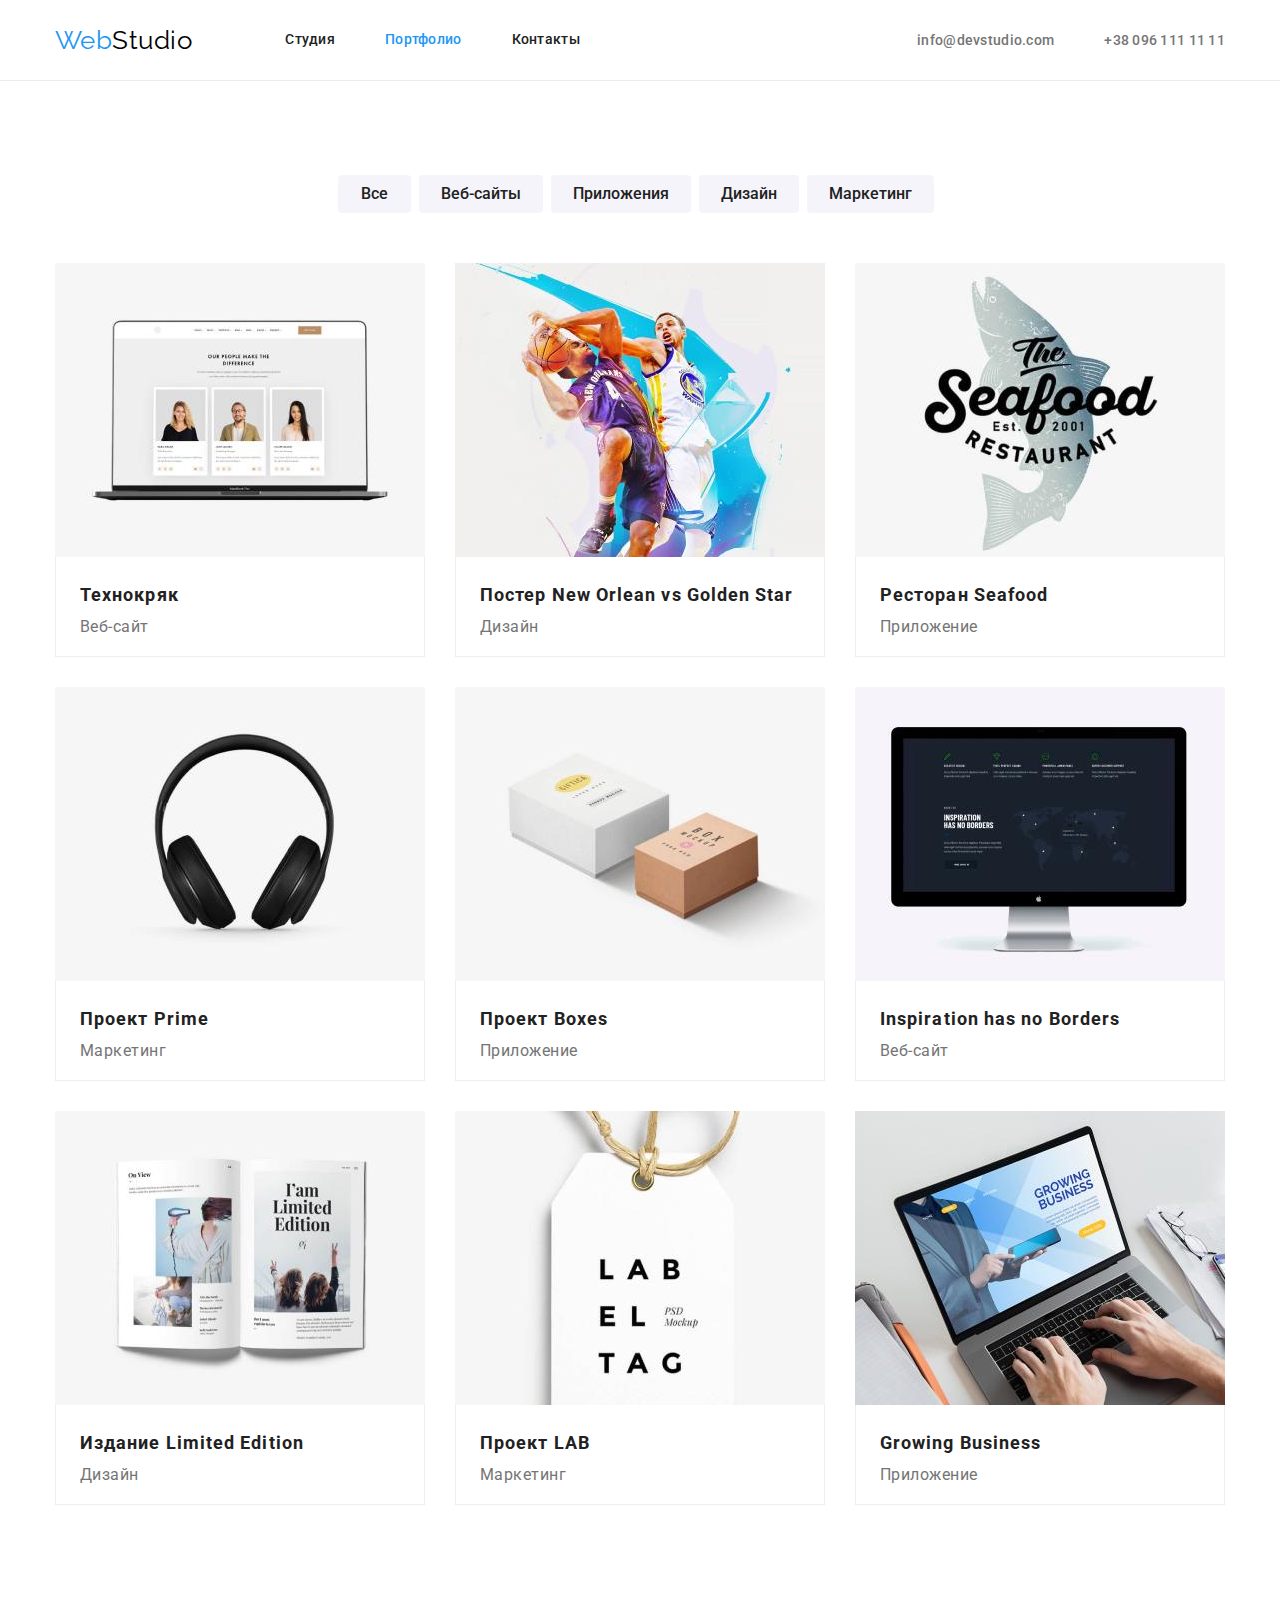
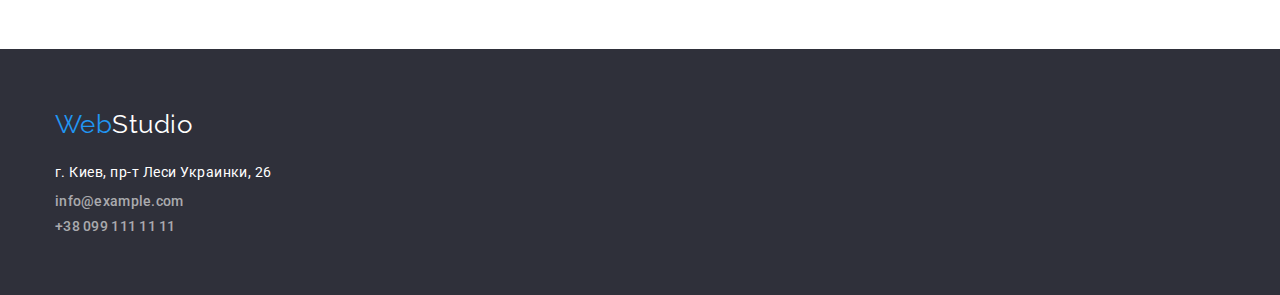
==== commit c45e9451: "Fix all bags" ====
--- a/portfolio.html
+++ b/portfolio.html
@@ -34,7 +34,7 @@
     <main>
         
         <h1 class="hidden-title ">Страница портфолио</h1>
-        <section class="section">
+        <section class="section top-section">
             <div class="container menu-portfolio">
                 <h2 class="hidden-title ">Наша работа</h2>
                 <ul class="list portfolio-btn">
@@ -44,8 +44,6 @@
                     <li><button type="button" class="button portfolio-button">Дизайн</button></li>
                     <li><button type="button" class="button portfolio-button">Маркетинг</button></li>
                 </ul>
-            </div>
-            <div class="container">
                 <ul class="list portfolio-list">
                     <li class="portfolio-element">
                         <img class="portfolio-img" src="./image/technokrack.jpg" alt="Картинка технокряк" width="370">
@@ -121,8 +119,8 @@
             <a href="./index.html" class="logo">Web<span class="logo-web-light">Studio</span></a>
     
             <address class="address-footer contact-nav">
-                <span class="address">г. Киев, пр-т Леси Украинки, 26 </span><br />
-                <a href="mailto:info@example.com" class="contact-link">info@example.com</a> <br />
+                <span class="address">г. Киев, пр-т Леси Украинки, 26 </span>
+                <a href="mailto:info@example.com" class="contact-link">info@example.com</a>
                 <a href="tel:+380991111111" class="contact-link">+38 099 111 11 11</a>
     
             </address>
--- a/css/styles.css
+++ b/css/styles.css
@@ -54,7 +54,6 @@
 }
 
 .section {
-  padding-top: 94px;
   padding-bottom: 94px;
 }
 
@@ -302,10 +301,15 @@
 
 /*portfolion btn*/
 
+.top-section {
+  padding-top: 94px;
+}
+
 .portfolio-btn {
   display: flex;
   justify-content: center;
   align-items: center;
+  margin-bottom: 50px;
 }
 
 .portfolio-btn .portfolio-button {
@@ -359,6 +363,8 @@
 }
 
 .address-footer {
+  display: flex;
+  flex-direction: column;
   margin-top: 20px;
   color: var(--white-opacity-color);
   font-size: 14px;
@@ -368,6 +374,7 @@
 
 .address-footer .contact-link {
   color: var(--white-opacity-color);
+  margin-top: 9px;
 }
 .address-footer .address {
   color: var(--white-color);
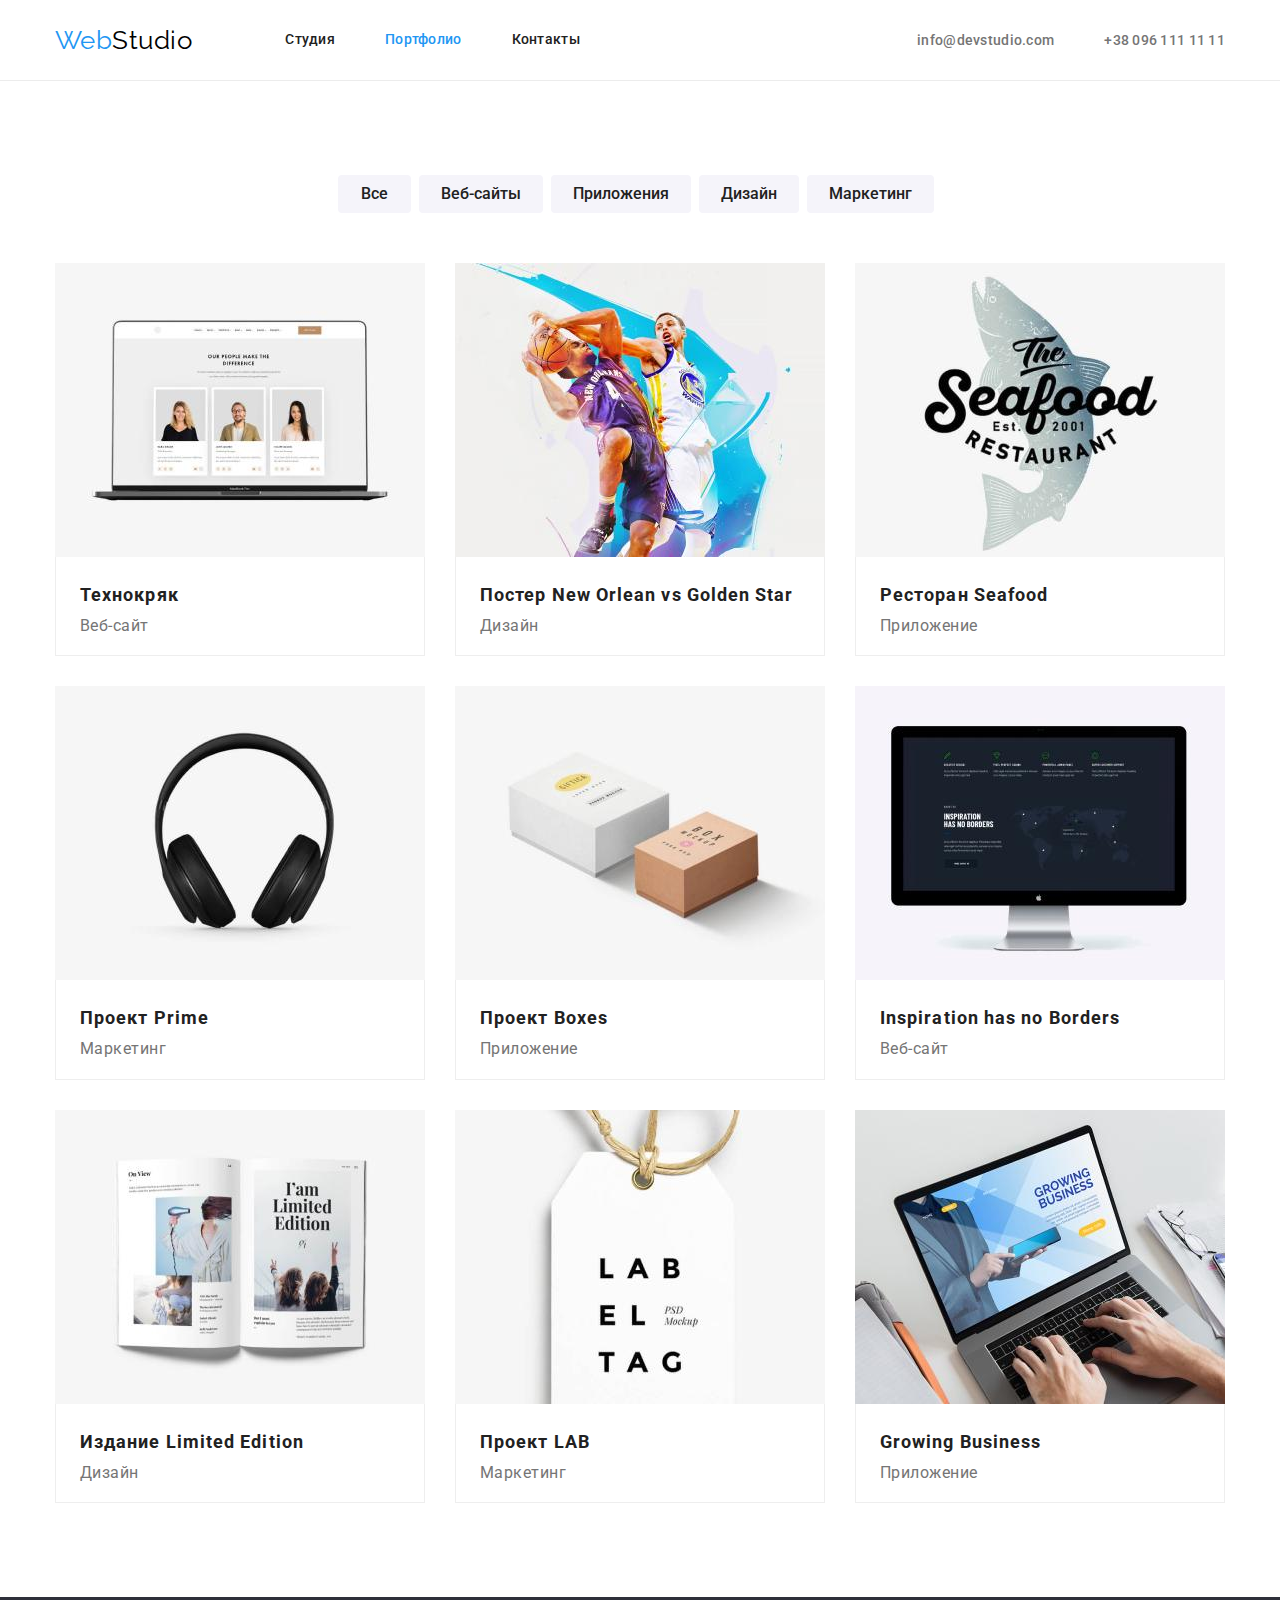
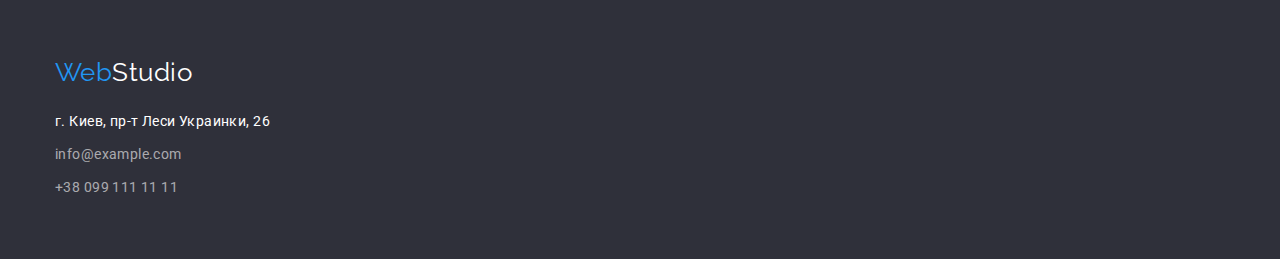
==== commit f74470d6: "Fix styles" ====
--- a/portfolio.html
+++ b/portfolio.html
@@ -7,7 +7,7 @@
     <title>portfolio</title>
     <link href="https://fonts.googleapis.com/css2?family=Raleway:wght@700&family=Roboto:wght@400;500;700;900&display=swap"
         rel="stylesheet">
-        <link rel="stylesheet" href="https://github.com/sindresorhus/modern-normalize/blob/main/modern-normalize.css">
+        <link rel="stylesheet" href="https://cdnjs.cloudflare.com/ajax/libs/modern-normalize/1.0.0/modern-normalize.min.css">
     <link rel="stylesheet" href="./css/styles.css">
 </head>
 <body>
--- a/css/styles.css
+++ b/css/styles.css
@@ -29,7 +29,7 @@
 }
 
 .container {
-  width: 1170px;
+  width: 1200px;
   padding-left: 15px;
   padding-right: 15px;
   margin-left: auto;
@@ -169,7 +169,7 @@
   text-decoration: none;
   font-weight: 500;
   font-size: 14px;
-  line-height: 1.14;
+  line-height: 16px;
   letter-spacing: 0.02em;
 }
 .contact-nav .contact-link:hover,
@@ -264,6 +264,7 @@
 /*our team section*/
 
 .team-section {
+  padding-top: 94px;
   background-color: var(--secondary-background-color);
 }
 
@@ -321,11 +322,6 @@
 }
 
 /*portfolio section*/
-
-.menu-portfolio {
-  margin-bottom: 34px;
-  padding-bottom: 16px;
-}
 
 .portfolio-img {
   display: block;
@@ -366,15 +362,22 @@
   display: flex;
   flex-direction: column;
   margin-top: 20px;
+
   color: var(--white-opacity-color);
   font-size: 14px;
-  line-height: 1.71;
+  line-height: 24px;
+  letter-spacing: 0.03em;
   font-style: normal;
 }
 
 .address-footer .contact-link {
   color: var(--white-opacity-color);
   margin-top: 9px;
+  font-style: normal;
+  font-weight: normal;
+  font-size: 14px;
+  line-height: 24px;
+  letter-spacing: 0.03em;
 }
 .address-footer .address {
   color: var(--white-color);
